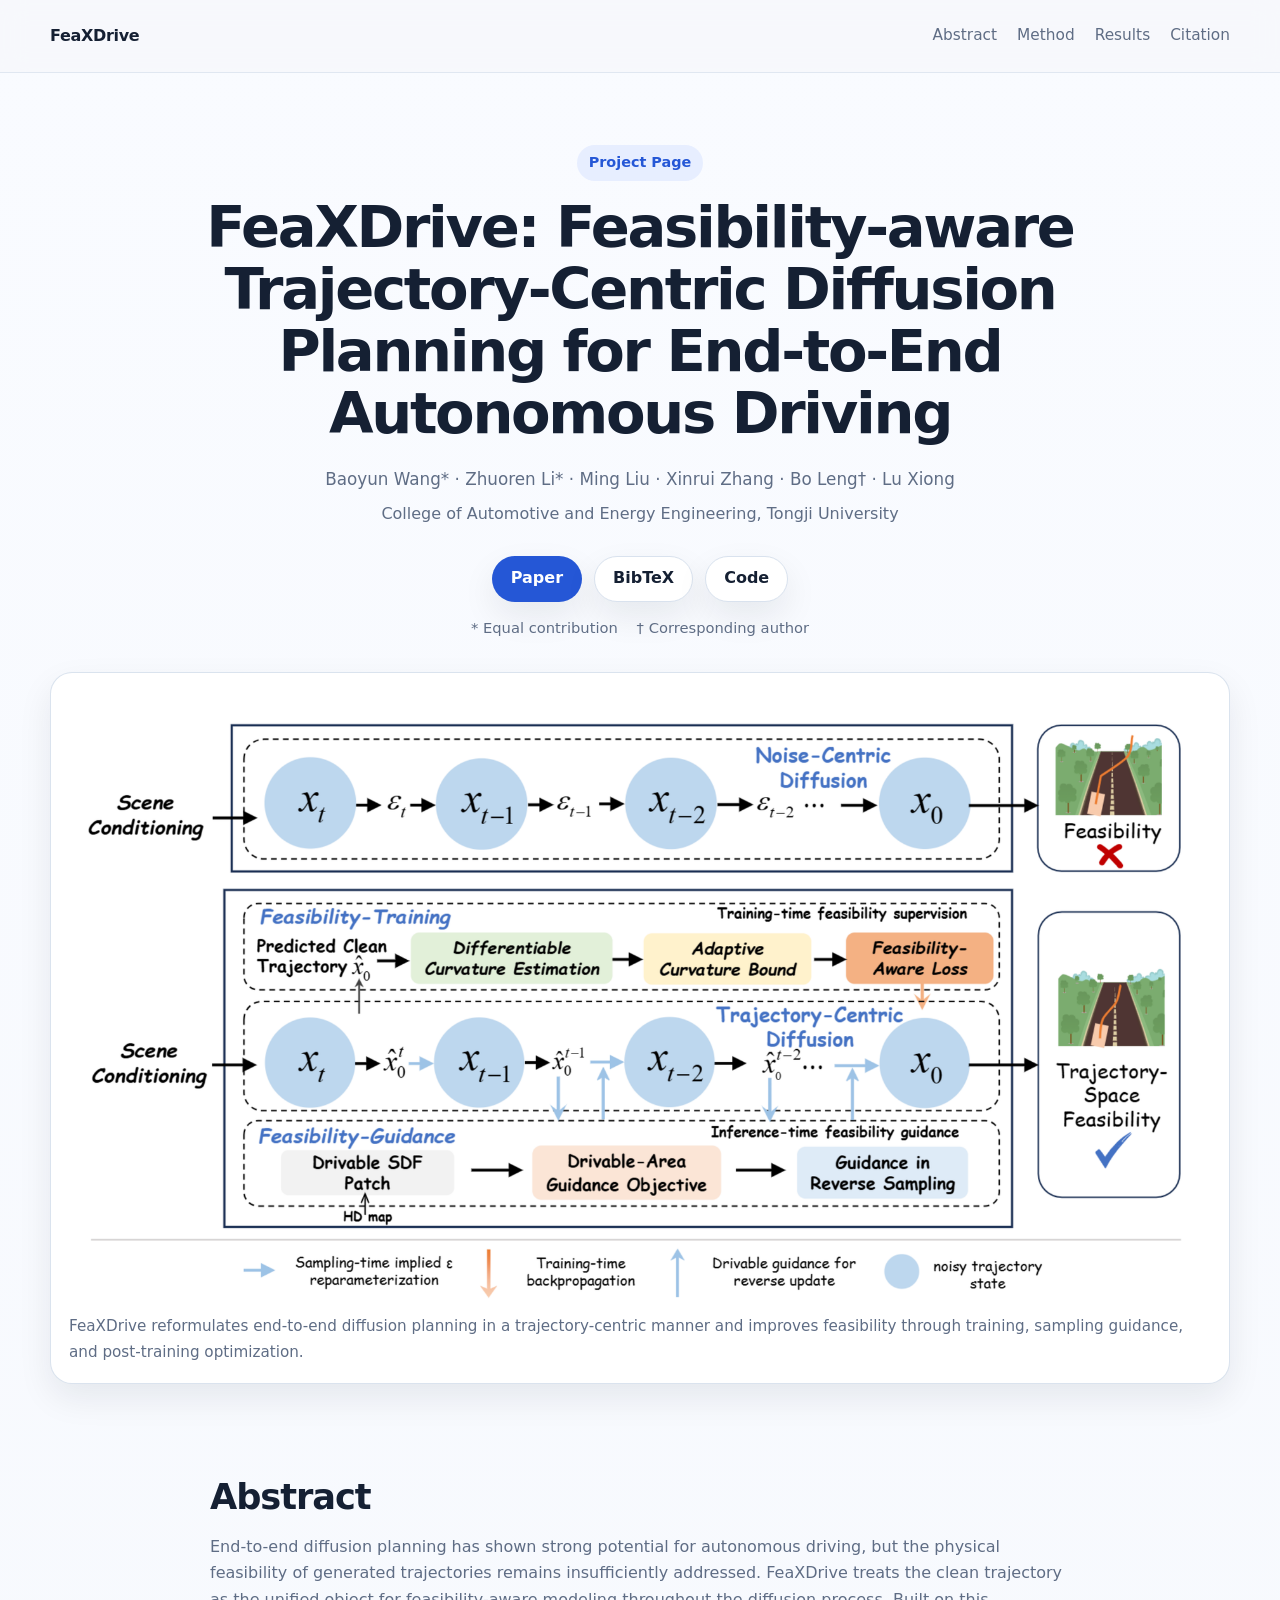
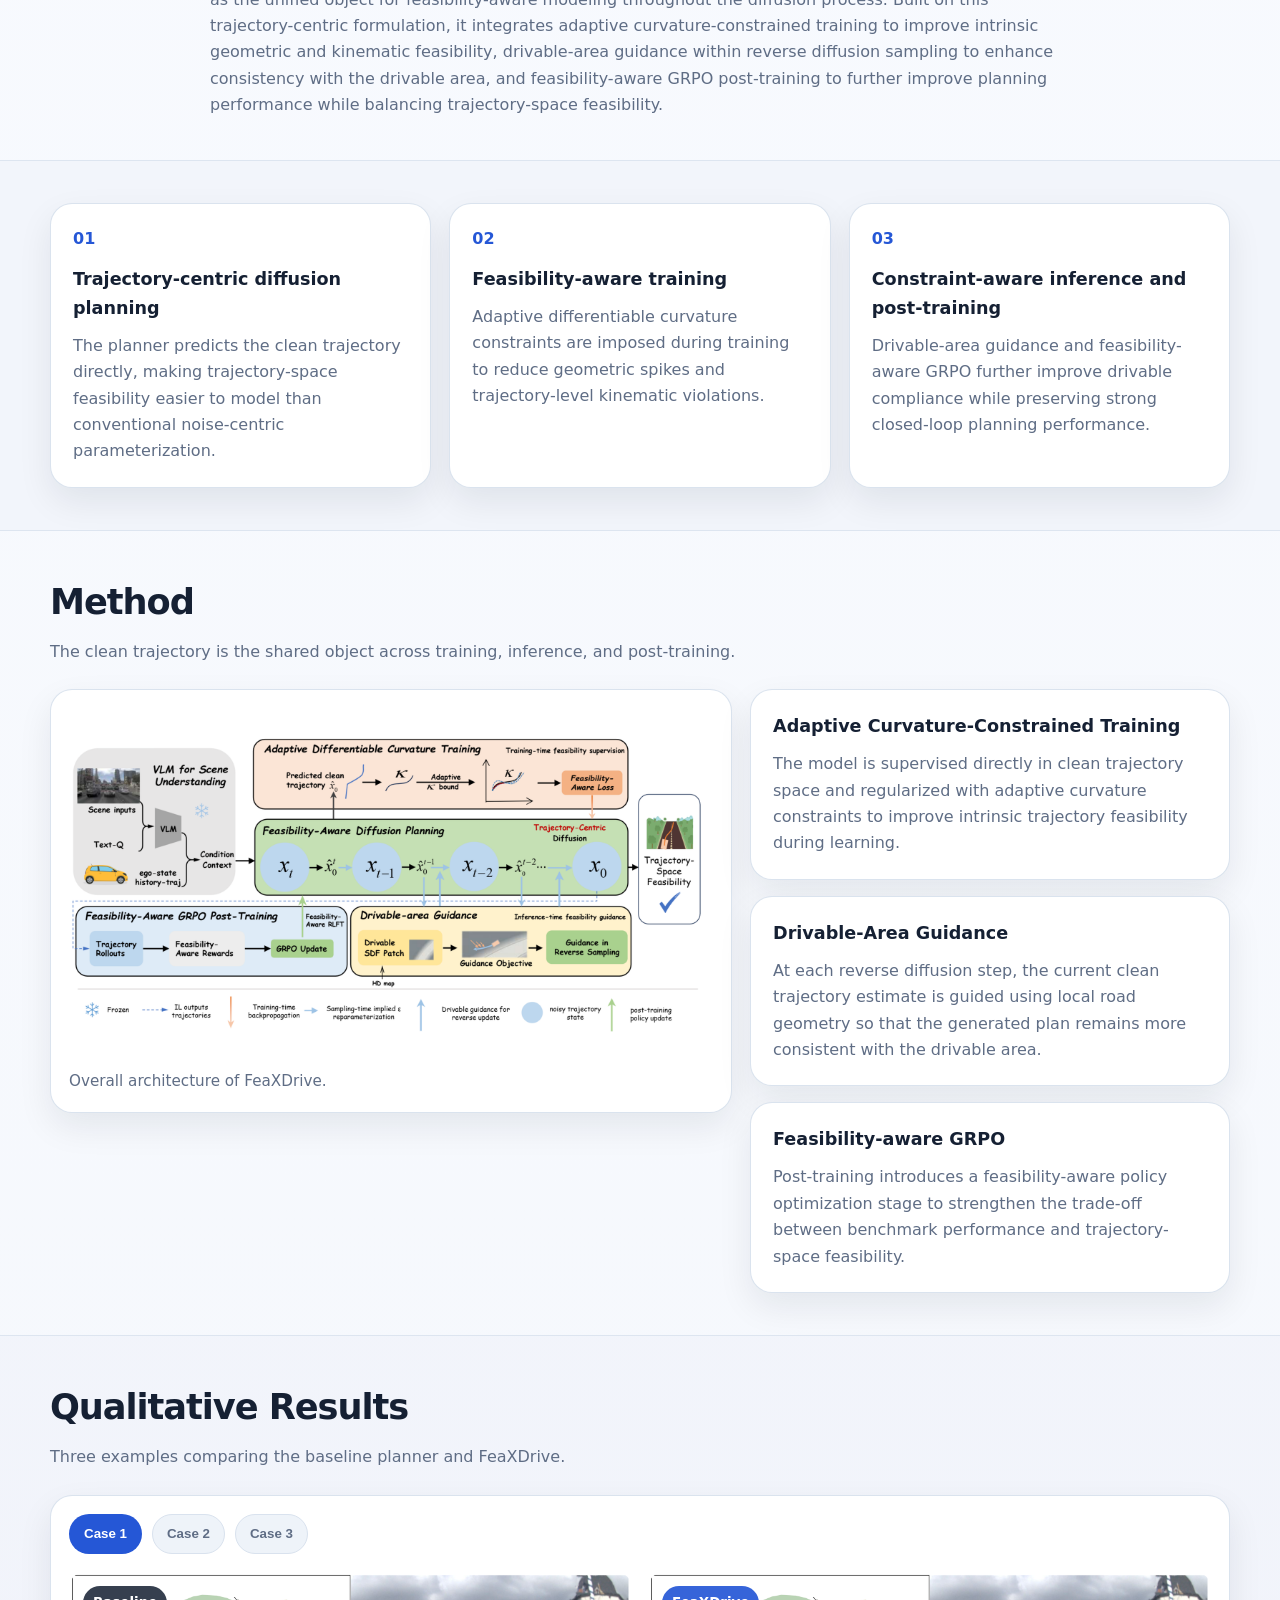
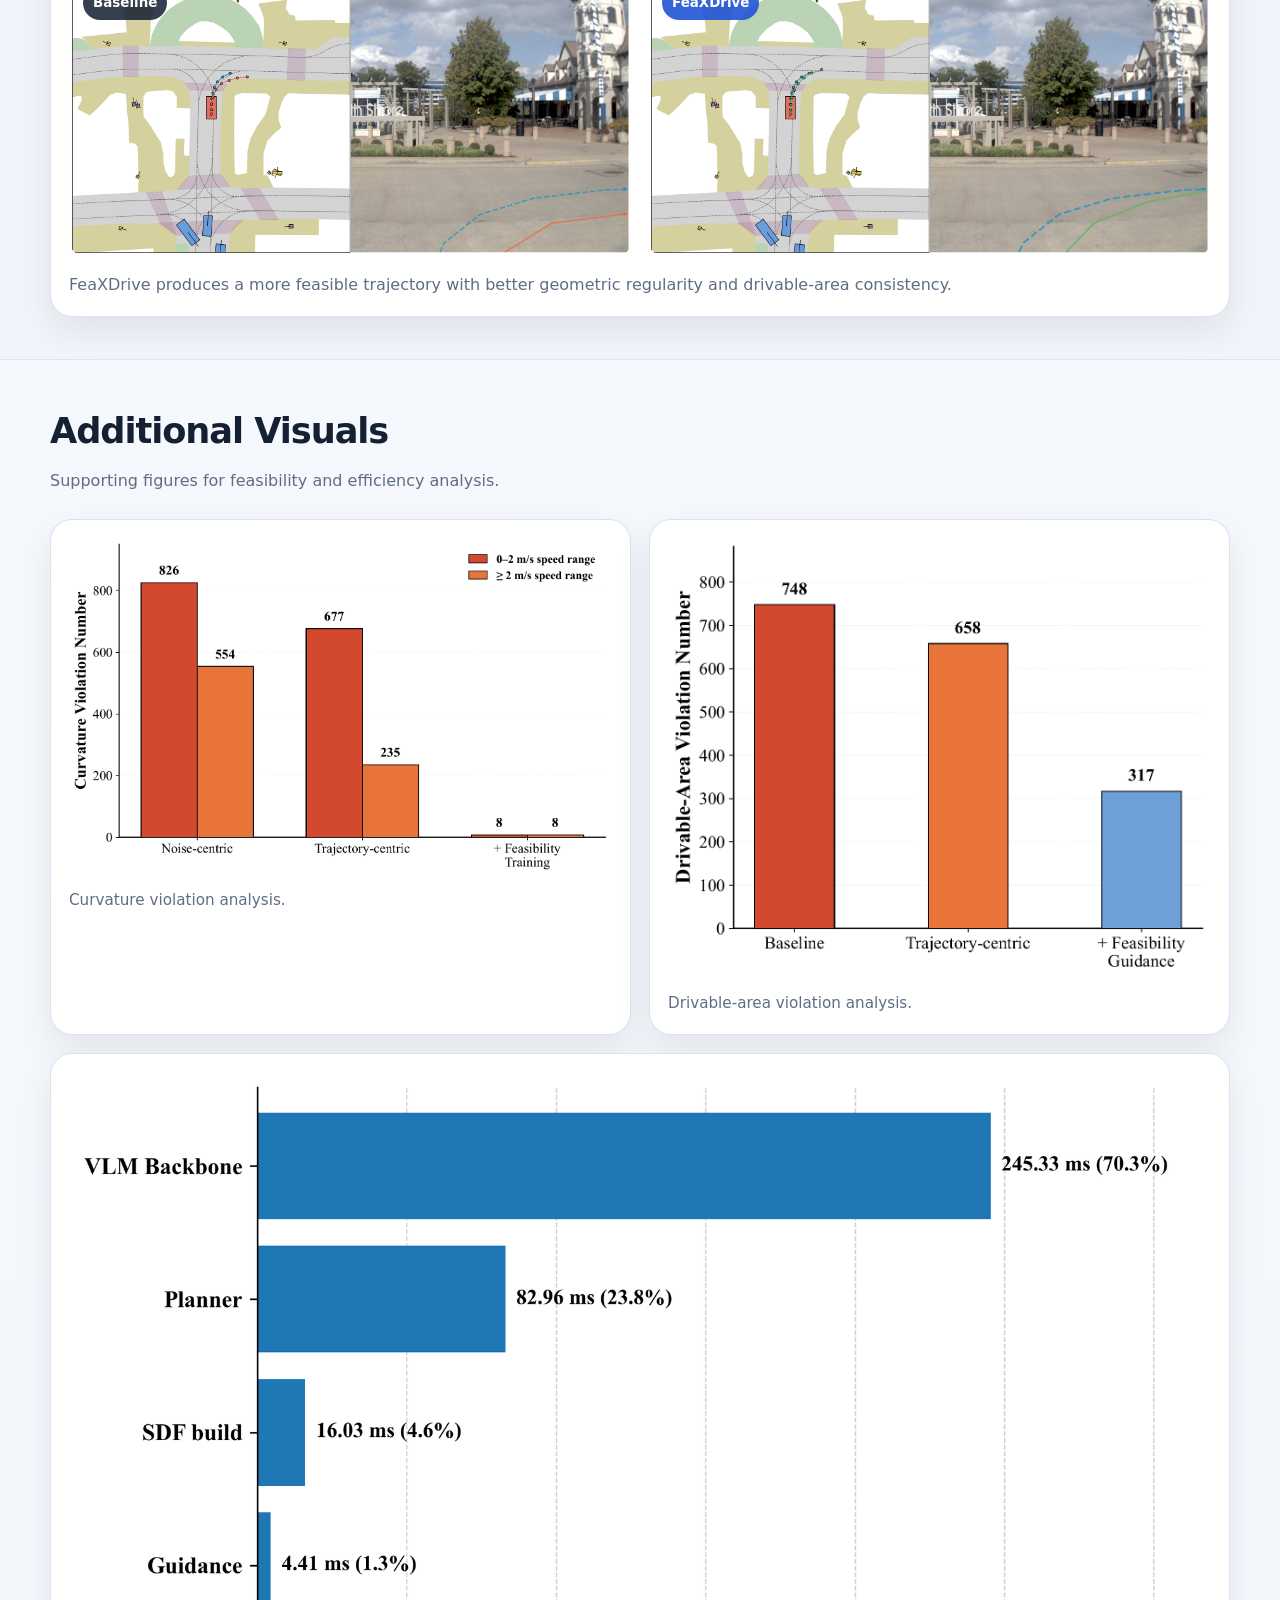
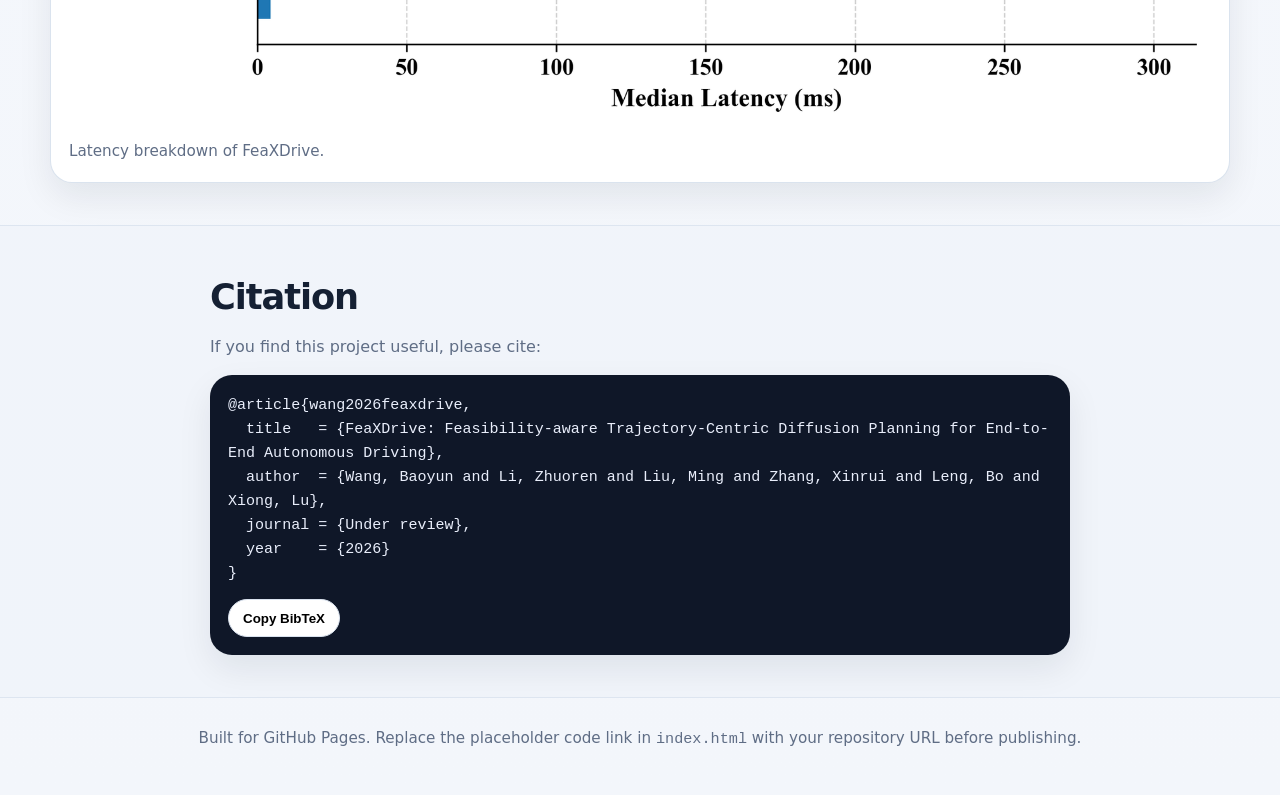
==== index.html @ 5c87816d "Add files via upload" ====
<!DOCTYPE html>
<html lang="en">
  <head>
    <meta charset="UTF-8" />
    <meta name="viewport" content="width=device-width, initial-scale=1.0" />
    <title>FeaXDrive | Project Page</title>
    <meta
      name="description"
      content="FeaXDrive: Feasibility-aware Trajectory-Centric Diffusion Planning for End-to-End Autonomous Driving"
    />
    <meta property="og:title" content="FeaXDrive" />
    <meta
      property="og:description"
      content="Project page for FeaXDrive: Feasibility-aware Trajectory-Centric Diffusion Planning for End-to-End Autonomous Driving."
    />
    <meta property="og:type" content="website" />
    <meta property="og:image" content="assets/images/overview.png" />
    <link rel="stylesheet" href="assets/css/style.css" />
  </head>
  <body>
    <header class="site-header">
      <div class="container nav-wrap">
        <a class="brand" href="#top">FeaXDrive</a>
        <nav class="nav">
          <a href="#abstract">Abstract</a>
          <a href="#method">Method</a>
          <a href="#results">Results</a>
          <a href="#citation">Citation</a>
        </nav>
      </div>
    </header>

    <main id="top">
      <section class="hero">
        <div class="container hero-inner">
          <p class="eyebrow">Project Page</p>
          <h1>
            FeaXDrive: Feasibility-aware Trajectory-Centric Diffusion Planning
            for End-to-End Autonomous Driving
          </h1>
          <p class="authors">
            Baoyun Wang* · Zhuoren Li* · Ming Liu · Xinrui Zhang · Bo Leng† · Lu Xiong
          </p>
          <p class="affiliation">College of Automotive and Energy Engineering, Tongji University</p>
          <div class="hero-actions">
            <a class="button primary" href="assets/pdf/FeaXDrive.pdf" target="_blank" rel="noreferrer">Paper</a>
            <a class="button" href="static/refs.bib" target="_blank" rel="noreferrer">BibTeX</a>
            <a class="button" href="https://github.com/yourname/feaxdrive" target="_blank" rel="noreferrer">Code</a>
          </div>
          <p class="note">* Equal contribution &nbsp;&nbsp; † Corresponding author</p>
        </div>
      </section>

      <section class="section section-tight">
        <div class="container">
          <figure class="hero-figure card">
            <img src="assets/images/overview.png" alt="Overview figure of FeaXDrive" />
            <figcaption>
              FeaXDrive reformulates end-to-end diffusion planning in a trajectory-centric manner and improves feasibility through training, sampling guidance, and post-training optimization.
            </figcaption>
          </figure>
        </div>
      </section>

      <section id="abstract" class="section">
        <div class="container narrow">
          <h2>Abstract</h2>
          <p>
            End-to-end diffusion planning has shown strong potential for autonomous driving, but the physical feasibility of generated trajectories remains insufficiently addressed. FeaXDrive treats the clean trajectory as the unified object for feasibility-aware modeling throughout the diffusion process. Built on this trajectory-centric formulation, it integrates adaptive curvature-constrained training to improve intrinsic geometric and kinematic feasibility, drivable-area guidance within reverse diffusion sampling to enhance consistency with the drivable area, and feasibility-aware GRPO post-training to further improve planning performance while balancing trajectory-space feasibility.
          </p>
        </div>
      </section>

      <section class="section alt">
        <div class="container">
          <div class="highlights-grid">
            <article class="card highlight-card">
              <span class="highlight-index">01</span>
              <h3>Trajectory-centric diffusion planning</h3>
              <p>
                The planner predicts the clean trajectory directly, making trajectory-space feasibility easier to model than conventional noise-centric parameterization.
              </p>
            </article>
            <article class="card highlight-card">
              <span class="highlight-index">02</span>
              <h3>Feasibility-aware training</h3>
              <p>
                Adaptive differentiable curvature constraints are imposed during training to reduce geometric spikes and trajectory-level kinematic violations.
              </p>
            </article>
            <article class="card highlight-card">
              <span class="highlight-index">03</span>
              <h3>Constraint-aware inference and post-training</h3>
              <p>
                Drivable-area guidance and feasibility-aware GRPO further improve drivable compliance while preserving strong closed-loop planning performance.
              </p>
            </article>
          </div>
        </div>
      </section>

      <section id="method" class="section">
        <div class="container">
          <div class="section-head">
            <h2>Method</h2>
            <p>The clean trajectory is the shared object across training, inference, and post-training.</p>
          </div>
          <div class="two-col">
            <figure class="card media-card">
              <img src="assets/images/architecture.png" alt="Architecture of FeaXDrive" />
              <figcaption>Overall architecture of FeaXDrive.</figcaption>
            </figure>
            <div class="stack">
              <article class="card detail-card">
                <h3>Adaptive Curvature-Constrained Training</h3>
                <p>
                  The model is supervised directly in clean trajectory space and regularized with adaptive curvature constraints to improve intrinsic trajectory feasibility during learning.
                </p>
              </article>
              <article class="card detail-card">
                <h3>Drivable-Area Guidance</h3>
                <p>
                  At each reverse diffusion step, the current clean trajectory estimate is guided using local road geometry so that the generated plan remains more consistent with the drivable area.
                </p>
              </article>
              <article class="card detail-card">
                <h3>Feasibility-aware GRPO</h3>
                <p>
                  Post-training introduces a feasibility-aware policy optimization stage to strengthen the trade-off between benchmark performance and trajectory-space feasibility.
                </p>
              </article>
            </div>
          </div>
        </div>
      </section>

      <section id="results" class="section alt">
        <div class="container">
          <div class="section-head">
            <h2>Qualitative Results</h2>
            <p>Three examples comparing the baseline planner and FeaXDrive.</p>
          </div>

          <div class="card comparison-card">
            <div class="comparison-tabs" role="tablist" aria-label="Case selection">
              <button class="tab is-active" data-case="1" aria-selected="true">Case 1</button>
              <button class="tab" data-case="2" aria-selected="false">Case 2</button>
              <button class="tab" data-case="3" aria-selected="false">Case 3</button>
            </div>

            <div class="comparison-grid">
              <figure class="comparison-panel">
                <div class="panel-label">Baseline</div>
                <img id="baseline-image" src="assets/images/case1_baseline.png" alt="Baseline result" />
              </figure>
              <figure class="comparison-panel">
                <div class="panel-label success">FeaXDrive</div>
                <img id="feaxdrive-image" src="assets/images/case1_feaxdrive.png" alt="FeaXDrive result" />
              </figure>
            </div>
            <p id="case-caption" class="caption">
              FeaXDrive produces a more feasible trajectory with better geometric regularity and drivable-area consistency.
            </p>
          </div>
        </div>
      </section>

      <section class="section">
        <div class="container">
          <div class="section-head">
            <h2>Additional Visuals</h2>
            <p>Supporting figures for feasibility and efficiency analysis.</p>
          </div>

          <div class="gallery-grid">
            <figure class="card gallery-item">
              <img src="assets/images/curvature_violation.png" alt="Curvature violation visualization" />
              <figcaption>Curvature violation analysis.</figcaption>
            </figure>
            <figure class="card gallery-item">
              <img src="assets/images/drivable_area_violation.png" alt="Drivable area violation visualization" />
              <figcaption>Drivable-area violation analysis.</figcaption>
            </figure>
            <figure class="card gallery-item gallery-wide">
              <img src="assets/images/feaxdrive_latency_breakdown.png" alt="Latency breakdown" />
              <figcaption>Latency breakdown of FeaXDrive.</figcaption>
            </figure>
          </div>
        </div>
      </section>

      <section id="citation" class="section alt">
        <div class="container narrow">
          <h2>Citation</h2>
          <p>If you find this project useful, please cite:</p>
          <div class="code-block">
            <pre id="bibtex-block">@article{wang2026feaxdrive,
  title   = {FeaXDrive: Feasibility-aware Trajectory-Centric Diffusion Planning for End-to-End Autonomous Driving},
  author  = {Wang, Baoyun and Li, Zhuoren and Liu, Ming and Zhang, Xinrui and Leng, Bo and Xiong, Lu},
  journal = {Under review},
  year    = {2026}
}</pre>
            <button id="copy-bibtex" class="button small">Copy BibTeX</button>
          </div>
        </div>
      </section>
    </main>

    <footer class="site-footer">
      <div class="container footer-inner">
        <p>Built for GitHub Pages. Replace the placeholder code link in <code>index.html</code> with your repository URL before publishing.</p>
      </div>
    </footer>

    <script src="assets/js/main.js"></script>
  </body>
</html>
---- assets/css/style.css ----
:root {
  --bg: #f6f8fb;
  --surface: #ffffff;
  --surface-alt: #eef3f9;
  --text: #152033;
  --muted: #5f6d85;
  --line: #d9e2ee;
  --accent: #2557d6;
  --accent-soft: #e7eeff;
  --shadow: 0 14px 34px rgba(16, 24, 40, 0.08);
  --radius: 22px;
  --radius-sm: 14px;
  --container: 1180px;
}

* { box-sizing: border-box; }
html { scroll-behavior: smooth; }
body {
  margin: 0;
  font-family: Inter, ui-sans-serif, system-ui, -apple-system, BlinkMacSystemFont, "Segoe UI", sans-serif;
  color: var(--text);
  background: linear-gradient(180deg, #f9fbff 0%, #f3f6fb 100%);
  line-height: 1.65;
}
img { display: block; width: 100%; height: auto; border-radius: 16px; }
a { color: inherit; text-decoration: none; }
p { margin: 0; }
figure { margin: 0; }
code, pre { font-family: ui-monospace, SFMono-Regular, Menlo, Consolas, monospace; }

.container {
  width: min(calc(100% - 32px), var(--container));
  margin: 0 auto;
}
.narrow { width: min(calc(100% - 32px), 860px); }

.site-header {
  position: sticky;
  top: 0;
  z-index: 20;
  backdrop-filter: blur(12px);
  background: rgba(246, 248, 251, 0.78);
  border-bottom: 1px solid rgba(217, 226, 238, 0.75);
}

.nav-wrap {
  display: flex;
  align-items: center;
  justify-content: space-between;
  min-height: 72px;
  gap: 24px;
}

.brand {
  font-weight: 800;
  letter-spacing: -0.02em;
}

.nav {
  display: flex;
  gap: 20px;
  color: var(--muted);
  font-size: 0.96rem;
}

.nav a:hover { color: var(--text); }

.hero {
  padding: 72px 0 24px;
}

.hero-inner {
  text-align: center;
}

.eyebrow {
  display: inline-flex;
  align-items: center;
  justify-content: center;
  padding: 6px 12px;
  border-radius: 999px;
  background: var(--accent-soft);
  color: var(--accent);
  font-weight: 700;
  font-size: 0.9rem;
  margin-bottom: 16px;
}

h1 {
  margin: 0 auto;
  max-width: 1000px;
  font-size: clamp(2rem, 5vw, 3.6rem);
  line-height: 1.08;
  letter-spacing: -0.04em;
}

.authors,
.affiliation,
.note {
  color: var(--muted);
}

.authors {
  margin-top: 20px;
  font-size: 1.05rem;
}

.affiliation {
  margin-top: 8px;
}

.note {
  margin-top: 14px;
  font-size: 0.92rem;
}

.hero-actions {
  margin-top: 28px;
  display: flex;
  justify-content: center;
  gap: 12px;
  flex-wrap: wrap;
}

.button {
  display: inline-flex;
  align-items: center;
  justify-content: center;
  min-height: 46px;
  padding: 0 18px;
  border-radius: 999px;
  border: 1px solid var(--line);
  background: #fff;
  box-shadow: var(--shadow);
  font-weight: 700;
  transition: transform 0.2s ease, border-color 0.2s ease, color 0.2s ease;
}

.button:hover {
  transform: translateY(-1px);
  border-color: #b8c7df;
}

.button.primary {
  background: var(--accent);
  color: white;
  border-color: transparent;
}

.button.small {
  min-height: 38px;
  padding: 0 14px;
  box-shadow: none;
}

.section {
  padding: 42px 0;
}

.section-tight {
  padding-top: 8px;
}

.alt {
  background: rgba(238, 243, 249, 0.55);
  border-top: 1px solid rgba(217, 226, 238, 0.8);
  border-bottom: 1px solid rgba(217, 226, 238, 0.8);
}

.section-head {
  margin-bottom: 24px;
}

.section-head h2,
#abstract h2,
#citation h2 {
  margin: 0 0 8px;
  font-size: clamp(1.6rem, 3vw, 2.2rem);
  letter-spacing: -0.03em;
}

.section-head p,
#abstract p,
#citation p,
figcaption,
.caption {
  color: var(--muted);
}

.card {
  background: var(--surface);
  border: 1px solid rgba(217, 226, 238, 0.95);
  border-radius: var(--radius);
  box-shadow: var(--shadow);
}

.hero-figure,
.media-card,
.gallery-item,
.comparison-card {
  padding: 18px;
}

.hero-figure figcaption,
.media-card figcaption,
.gallery-item figcaption {
  margin-top: 12px;
  font-size: 0.95rem;
}

.highlights-grid {
  display: grid;
  grid-template-columns: repeat(3, minmax(0, 1fr));
  gap: 18px;
}

.highlight-card,
.detail-card {
  padding: 22px;
}

.highlight-index {
  display: inline-flex;
  font-weight: 800;
  color: var(--accent);
  margin-bottom: 12px;
}

.highlight-card h3,
.detail-card h3 {
  margin: 0 0 10px;
  font-size: 1.1rem;
}

.highlight-card p,
.detail-card p {
  color: var(--muted);
}

.two-col {
  display: grid;
  grid-template-columns: minmax(0, 1.35fr) minmax(0, 0.95fr);
  gap: 18px;
  align-items: start;
}

.stack {
  display: grid;
  gap: 16px;
}

.comparison-tabs {
  display: flex;
  gap: 10px;
  flex-wrap: wrap;
  margin-bottom: 18px;
}

.tab {
  border: 1px solid var(--line);
  background: var(--surface-alt);
  color: var(--muted);
  border-radius: 999px;
  min-height: 40px;
  padding: 0 14px;
  cursor: pointer;
  font-weight: 700;
}

.tab.is-active {
  background: var(--accent);
  border-color: transparent;
  color: white;
}

.comparison-grid {
  display: grid;
  grid-template-columns: repeat(2, minmax(0, 1fr));
  gap: 16px;
}

.comparison-panel {
  position: relative;
}

.panel-label {
  position: absolute;
  top: 14px;
  left: 14px;
  z-index: 1;
  padding: 6px 10px;
  border-radius: 999px;
  background: rgba(21, 32, 51, 0.86);
  color: white;
  font-size: 0.84rem;
  font-weight: 800;
}

.panel-label.success {
  background: rgba(37, 87, 214, 0.92);
}

.caption {
  margin-top: 16px;
}

.gallery-grid {
  display: grid;
  grid-template-columns: repeat(2, minmax(0, 1fr));
  gap: 18px;
}

.gallery-wide {
  grid-column: 1 / -1;
}

.code-block {
  margin-top: 14px;
  padding: 18px;
  background: #0f1728;
  color: #e9eefb;
  border-radius: var(--radius);
  box-shadow: var(--shadow);
}

.code-block pre {
  margin: 0 0 14px;
  white-space: pre-wrap;
  word-break: break-word;
  font-size: 0.94rem;
  line-height: 1.6;
}

.site-footer {
  padding: 28px 0 44px;
}

.footer-inner {
  color: var(--muted);
  font-size: 0.95rem;
  text-align: center;
}

@media (max-width: 960px) {
  .highlights-grid,
  .two-col,
  .comparison-grid,
  .gallery-grid {
    grid-template-columns: 1fr;
  }

  .nav {
    display: none;
  }
}

@media (max-width: 640px) {
  .hero {
    padding-top: 48px;
  }

  .section {
    padding: 32px 0;
  }

  .hero-figure,
  .media-card,
  .gallery-item,
  .comparison-card,
  .highlight-card,
  .detail-card,
  .code-block {
    padding: 14px;
  }
}
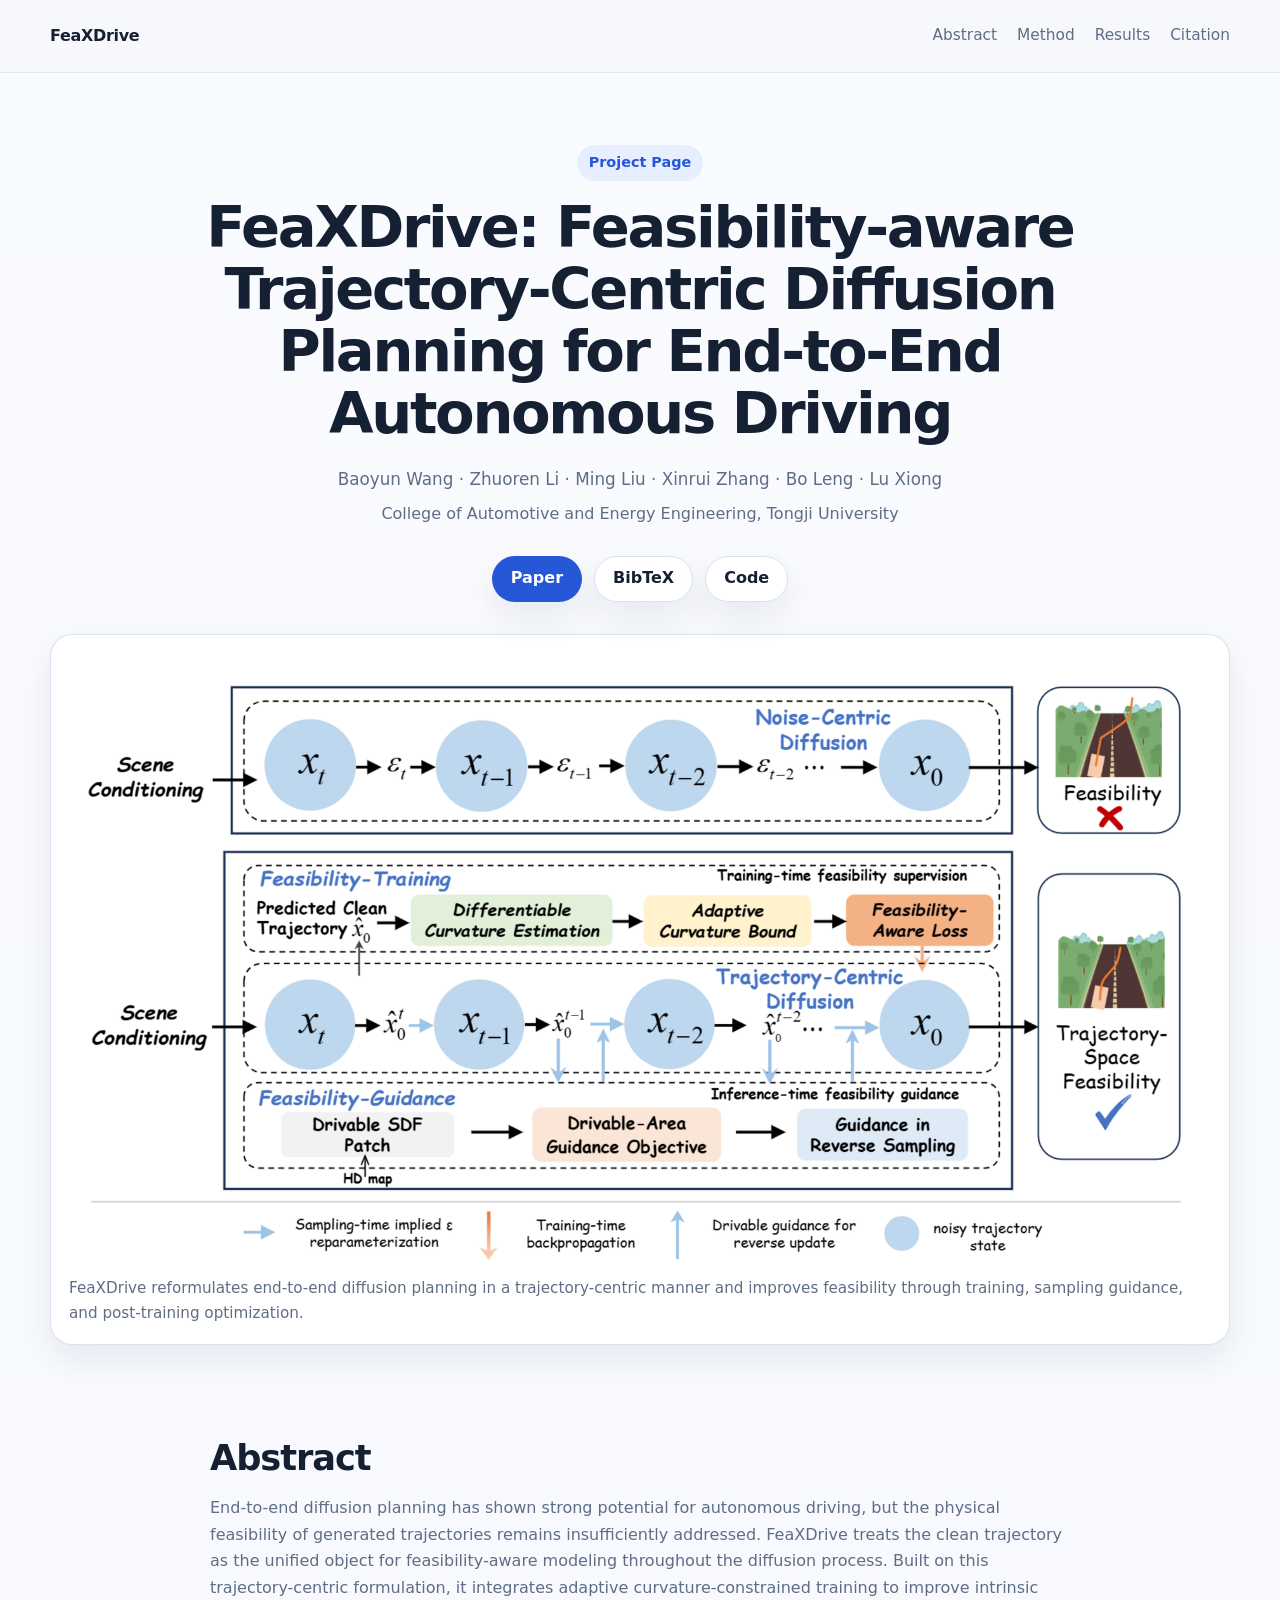
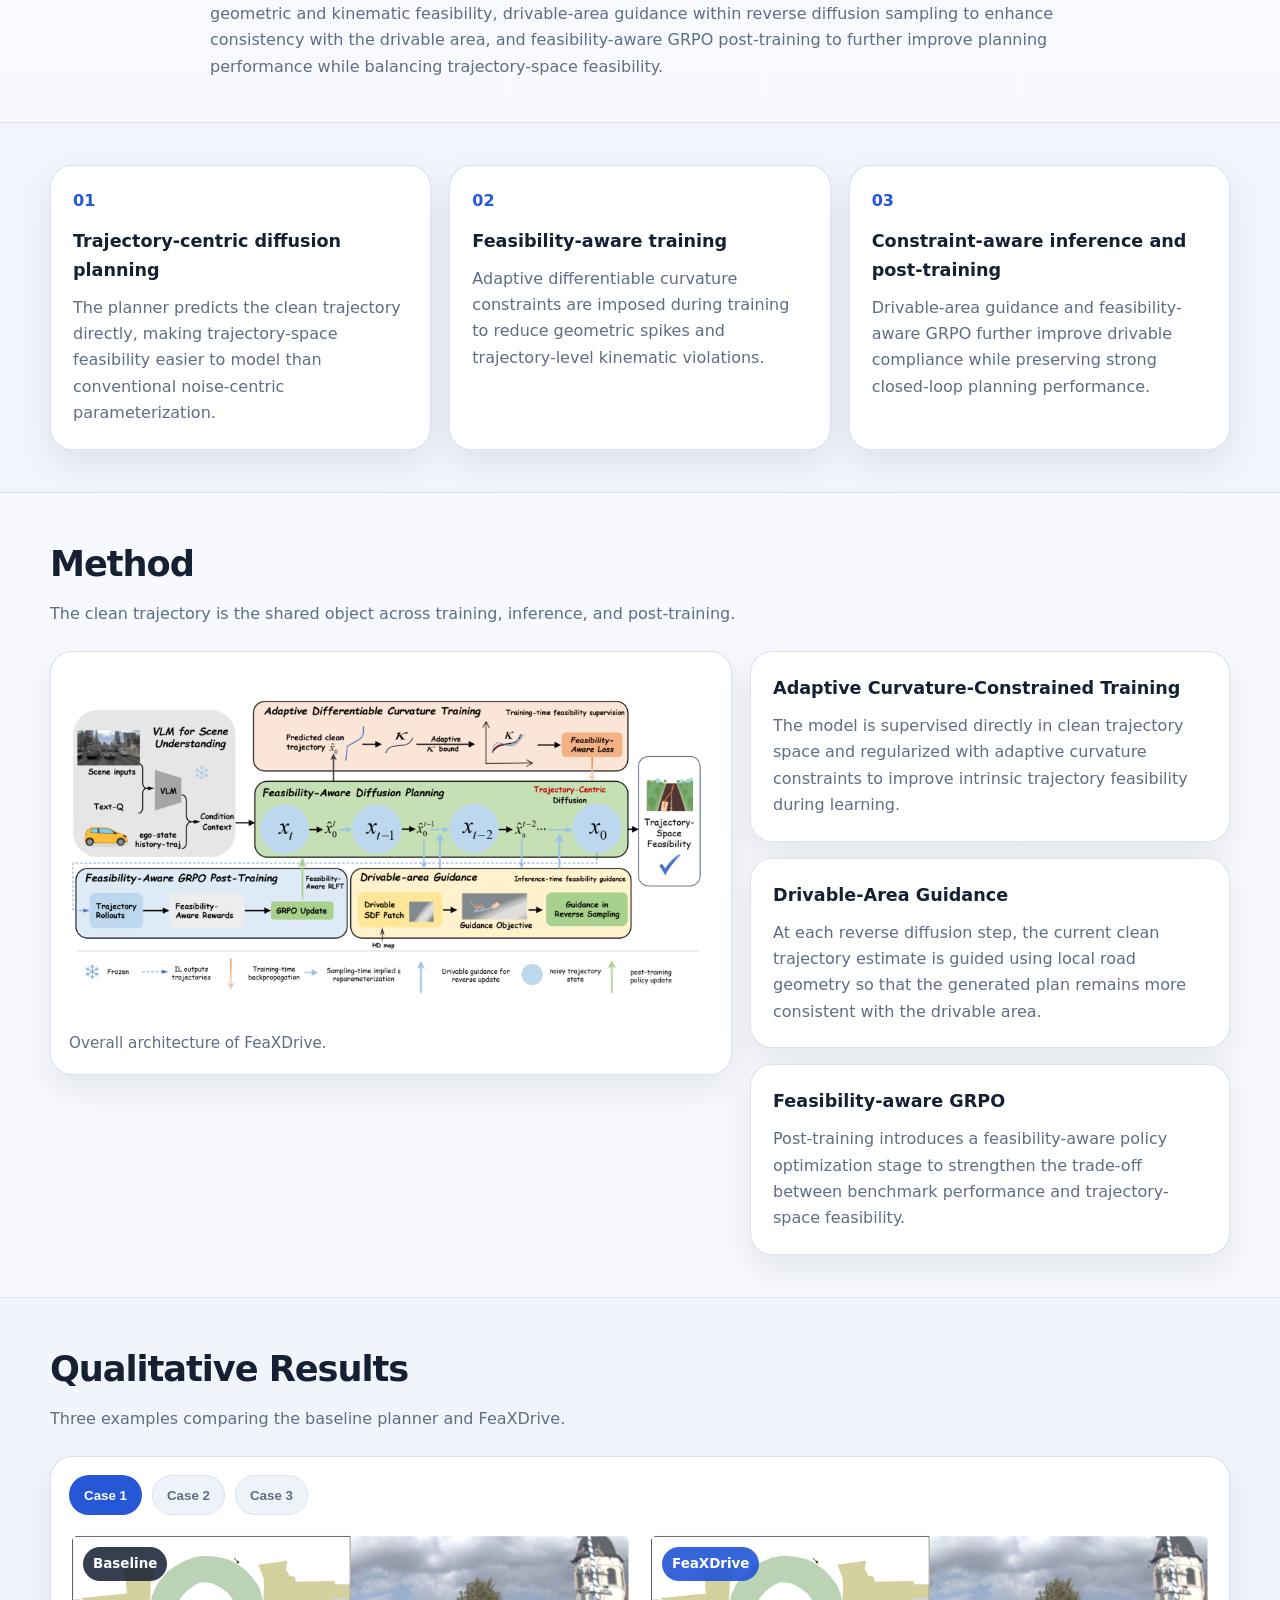
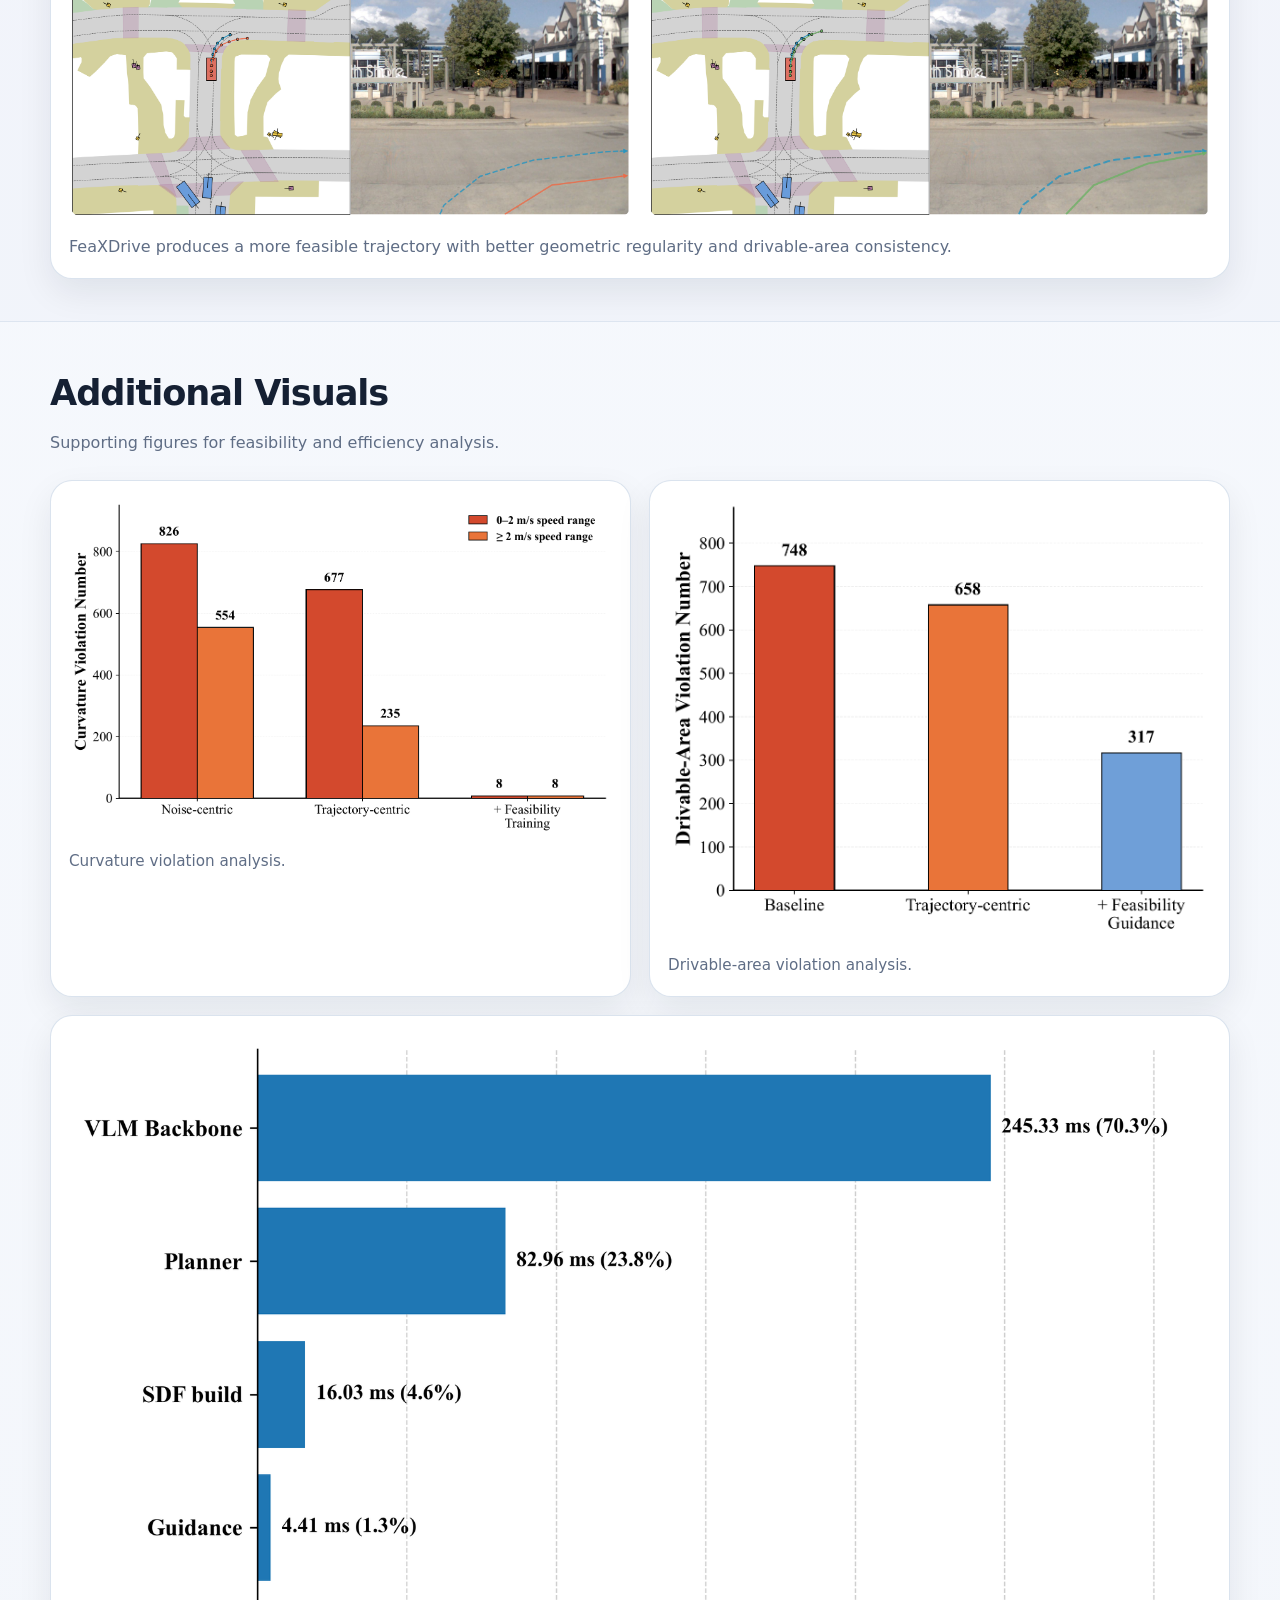
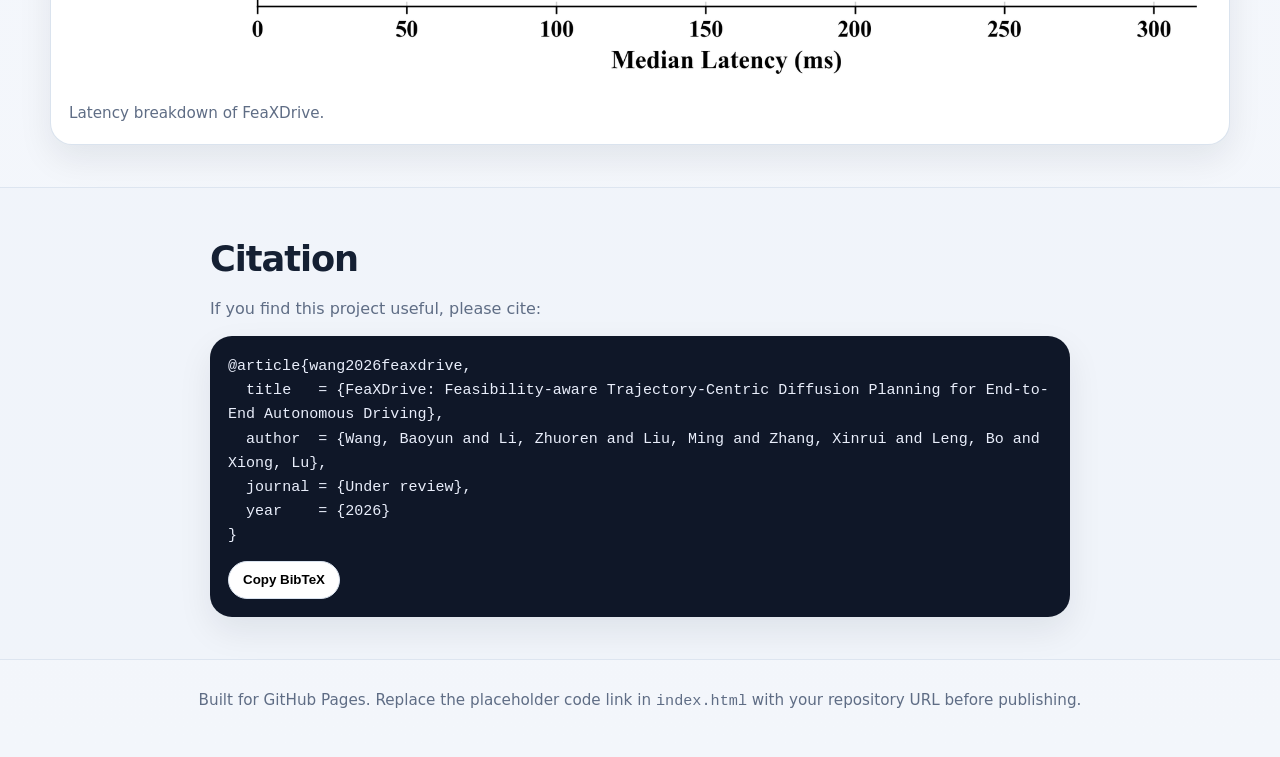
==== commit cf8a9989: "Update index.html" ====
--- a/index.html
+++ b/index.html
@@ -39,15 +39,14 @@
             for End-to-End Autonomous Driving
           </h1>
           <p class="authors">
-            Baoyun Wang* · Zhuoren Li* · Ming Liu · Xinrui Zhang · Bo Leng† · Lu Xiong
+            Baoyun Wang · Zhuoren Li · Ming Liu · Xinrui Zhang · Bo Leng · Lu Xiong
           </p>
           <p class="affiliation">College of Automotive and Energy Engineering, Tongji University</p>
           <div class="hero-actions">
             <a class="button primary" href="assets/pdf/FeaXDrive.pdf" target="_blank" rel="noreferrer">Paper</a>
             <a class="button" href="static/refs.bib" target="_blank" rel="noreferrer">BibTeX</a>
-            <a class="button" href="https://github.com/yourname/feaxdrive" target="_blank" rel="noreferrer">Code</a>
-          </div>
-          <p class="note">* Equal contribution &nbsp;&nbsp; † Corresponding author</p>
+            <a class="button" href="https://github.com/Wangby-tongji/FeaXDrive-Page" target="_blank" rel="noreferrer">Code</a>
+          </div>
         </div>
       </section>
 
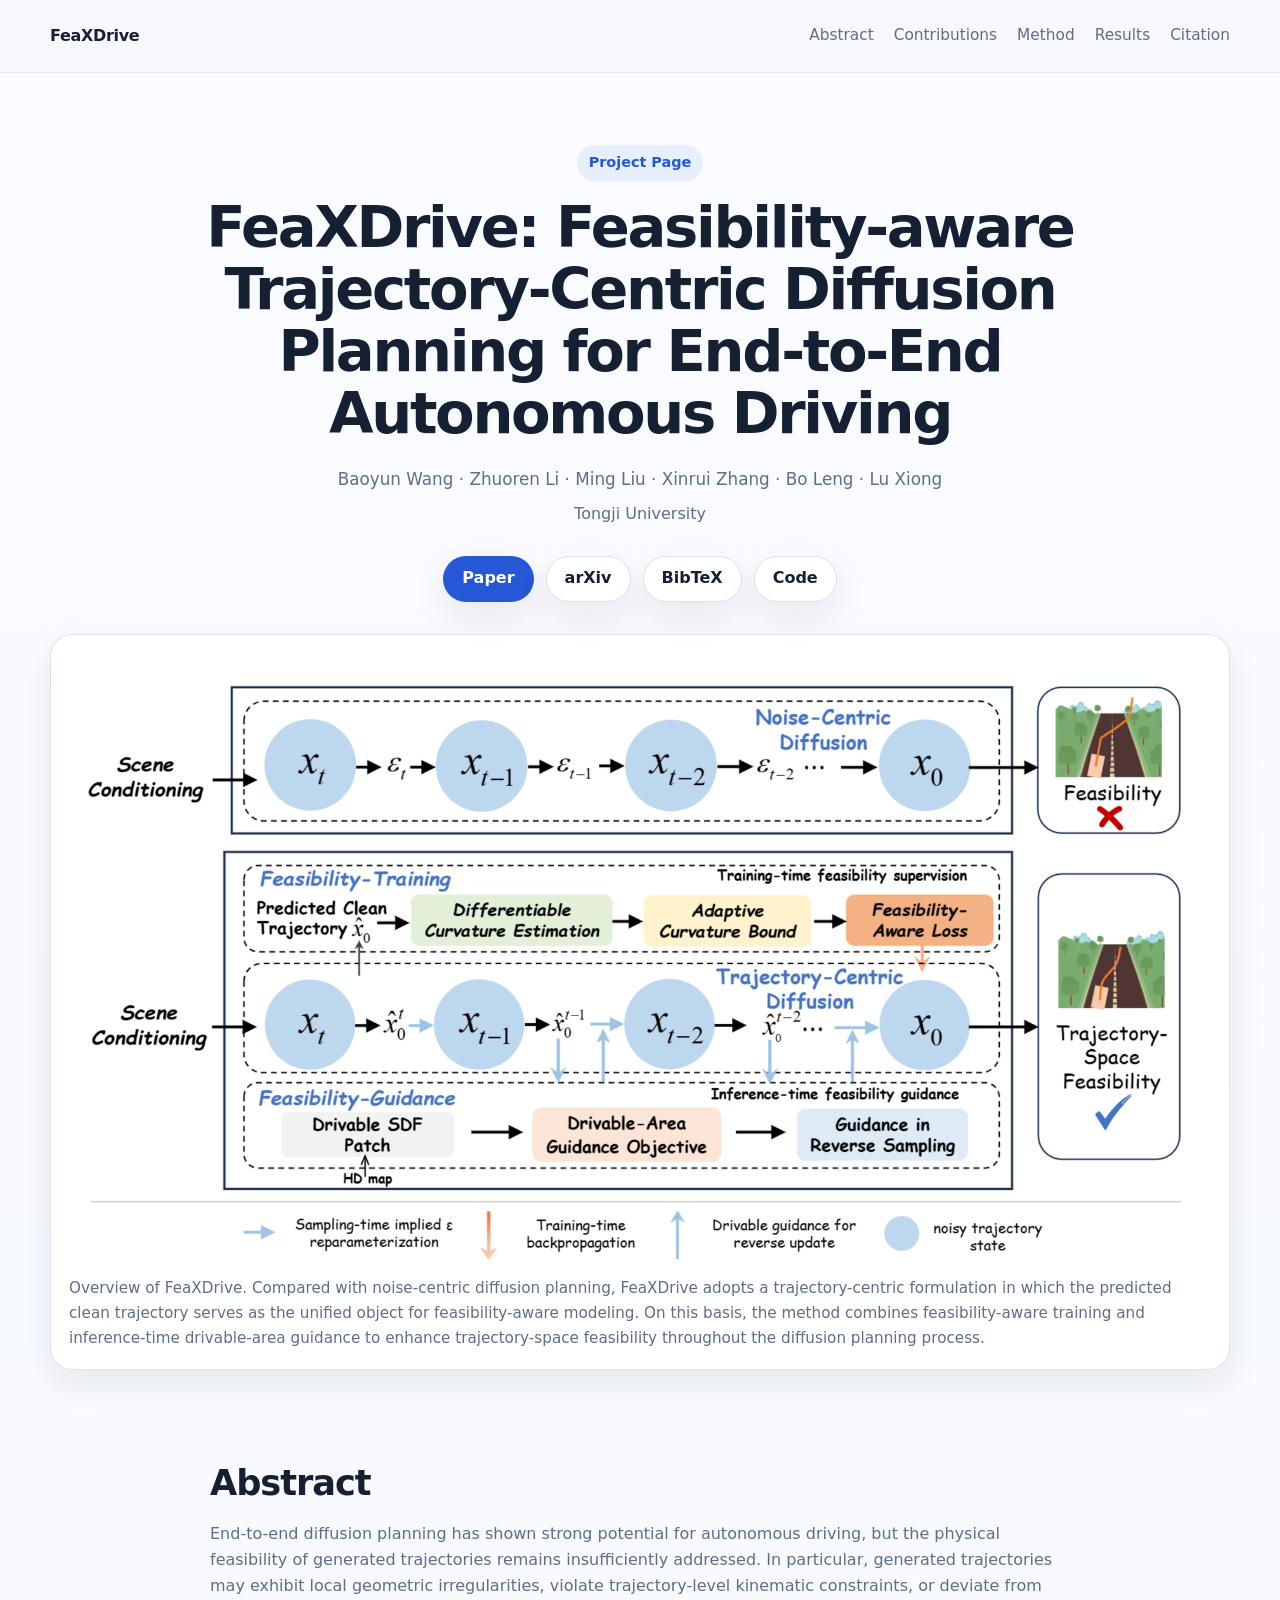
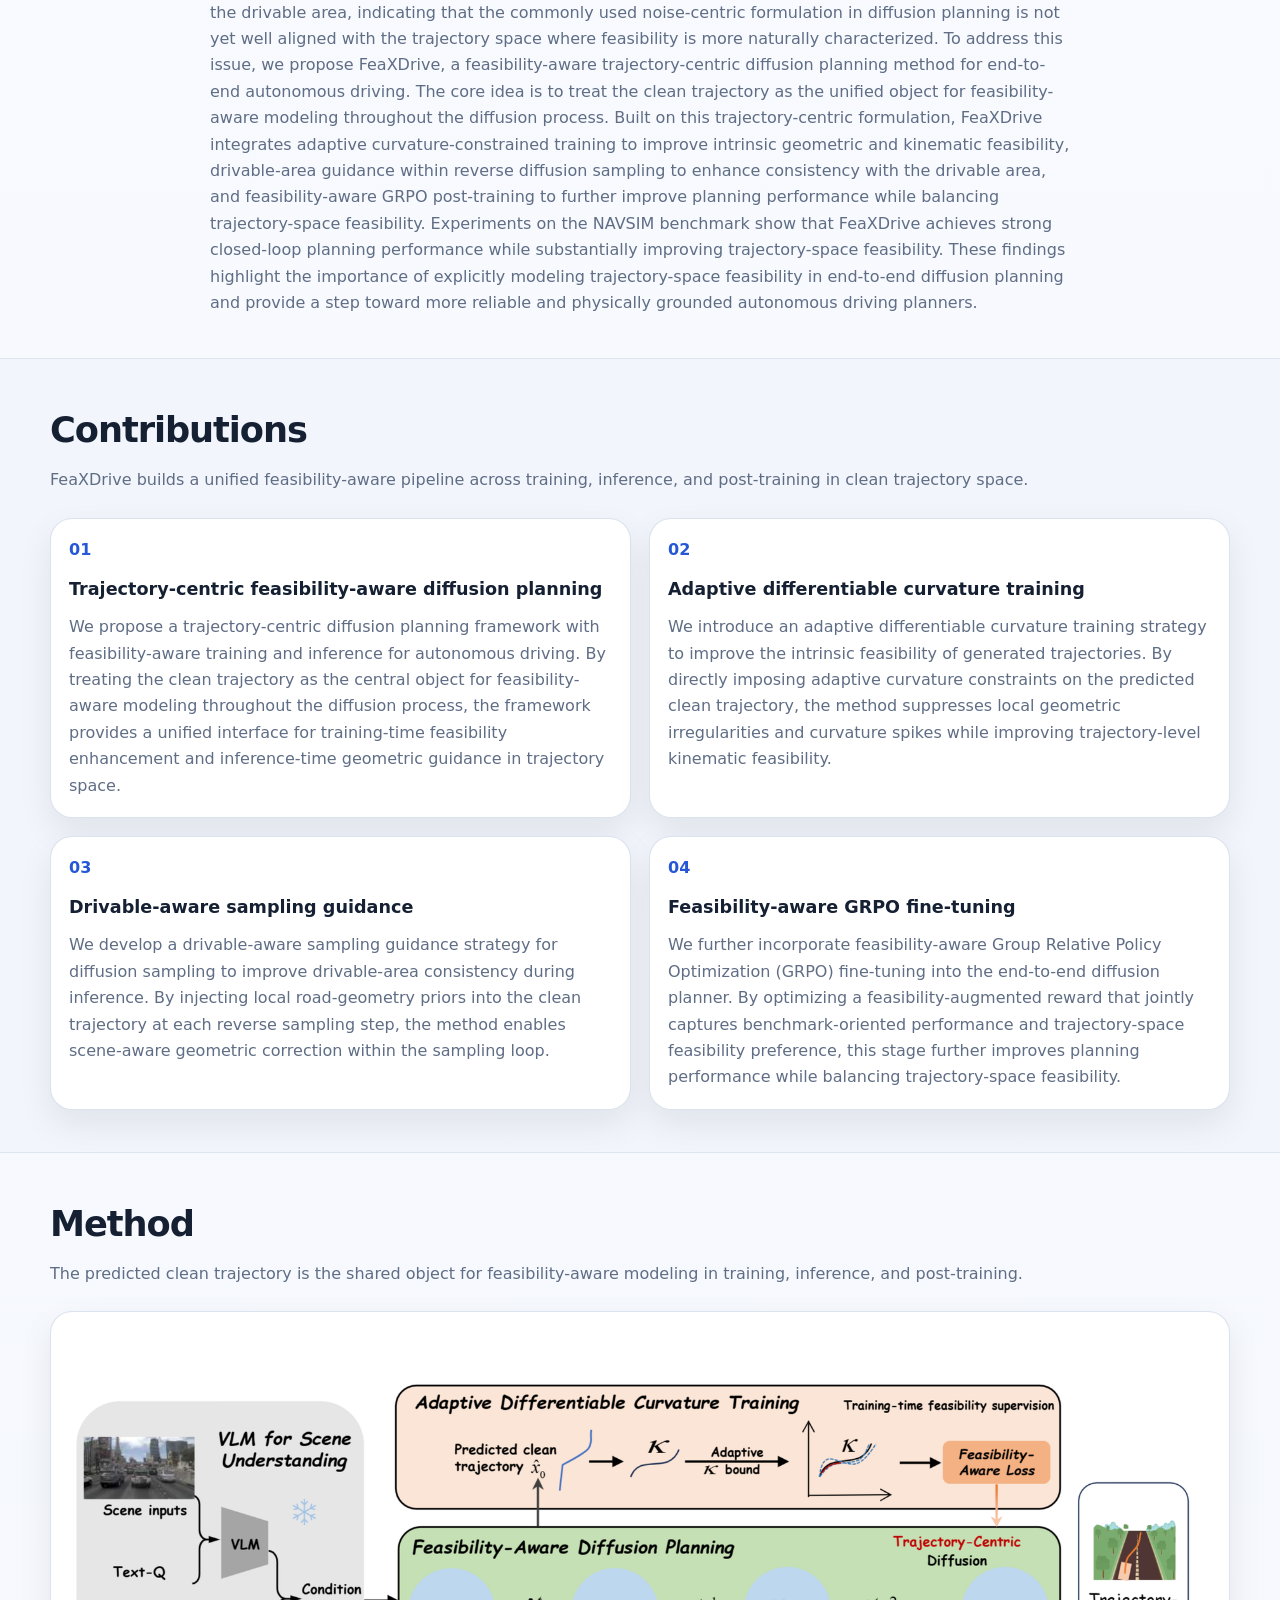
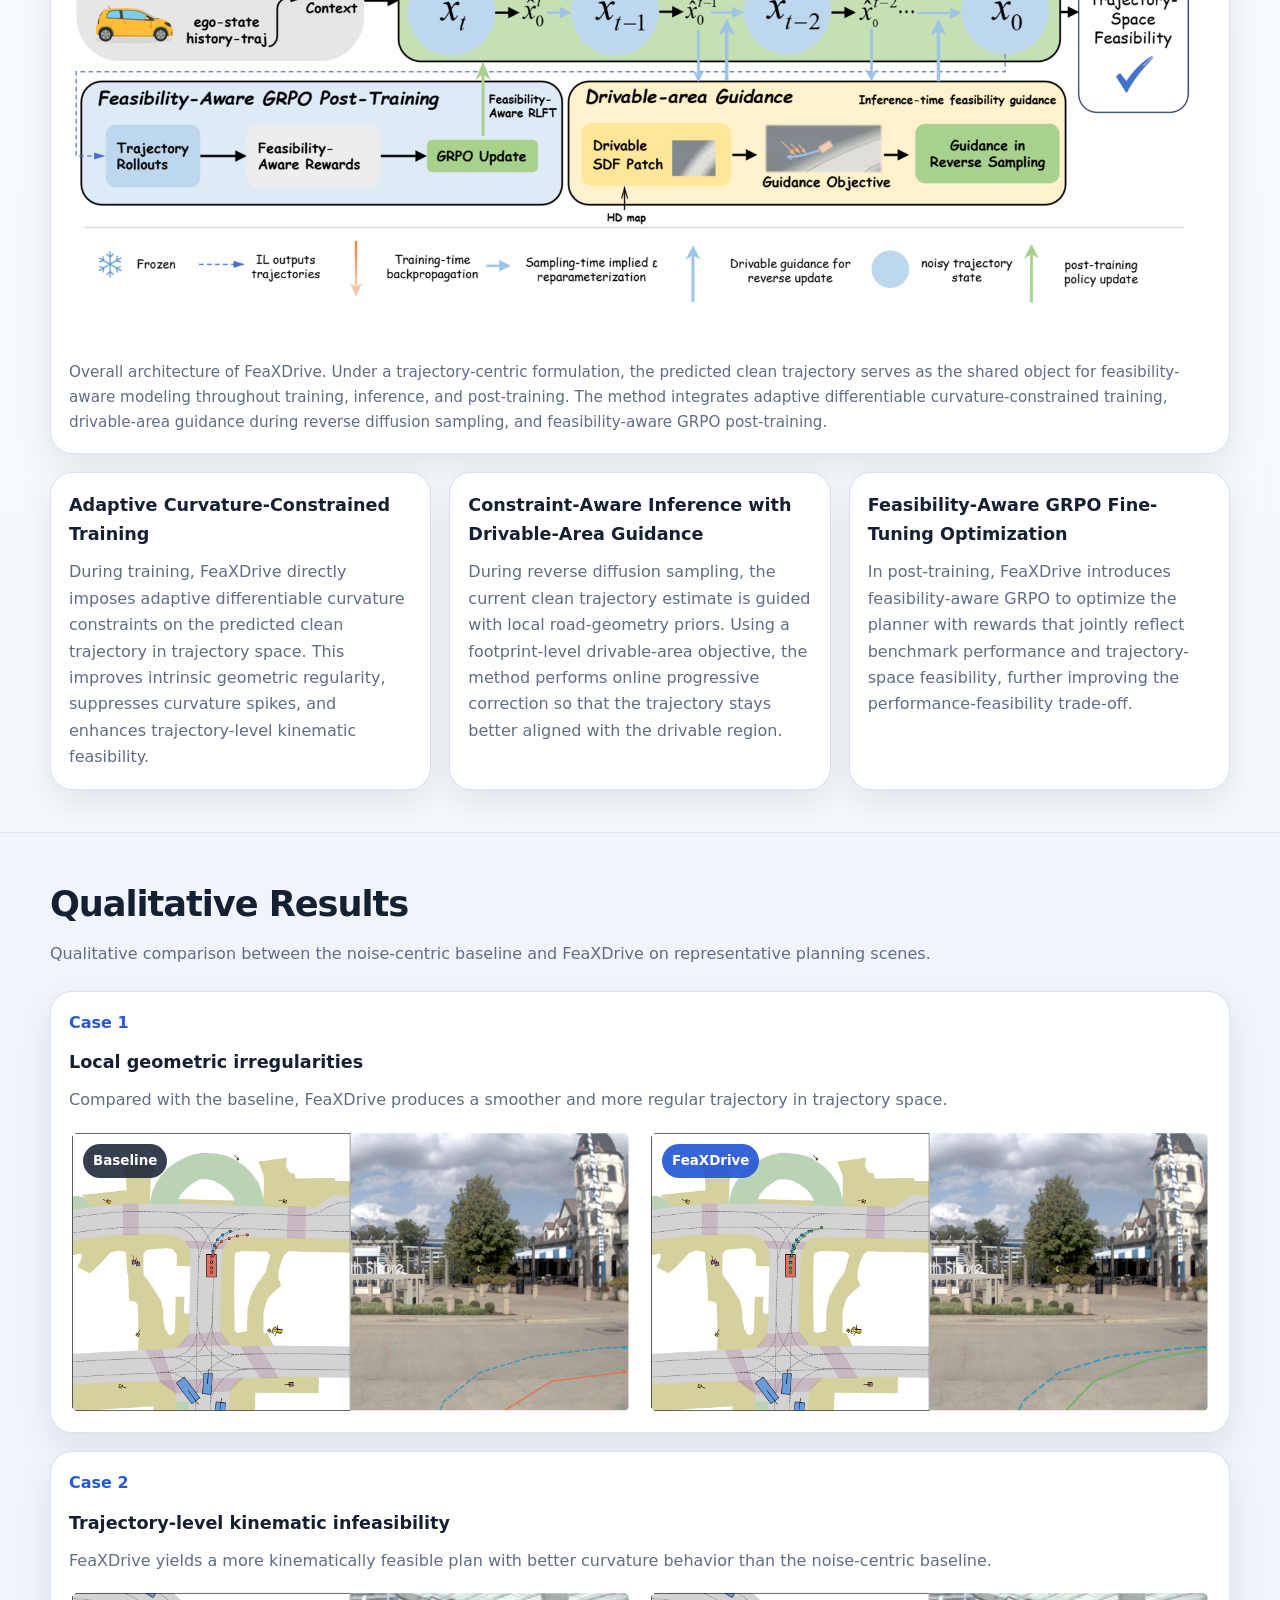
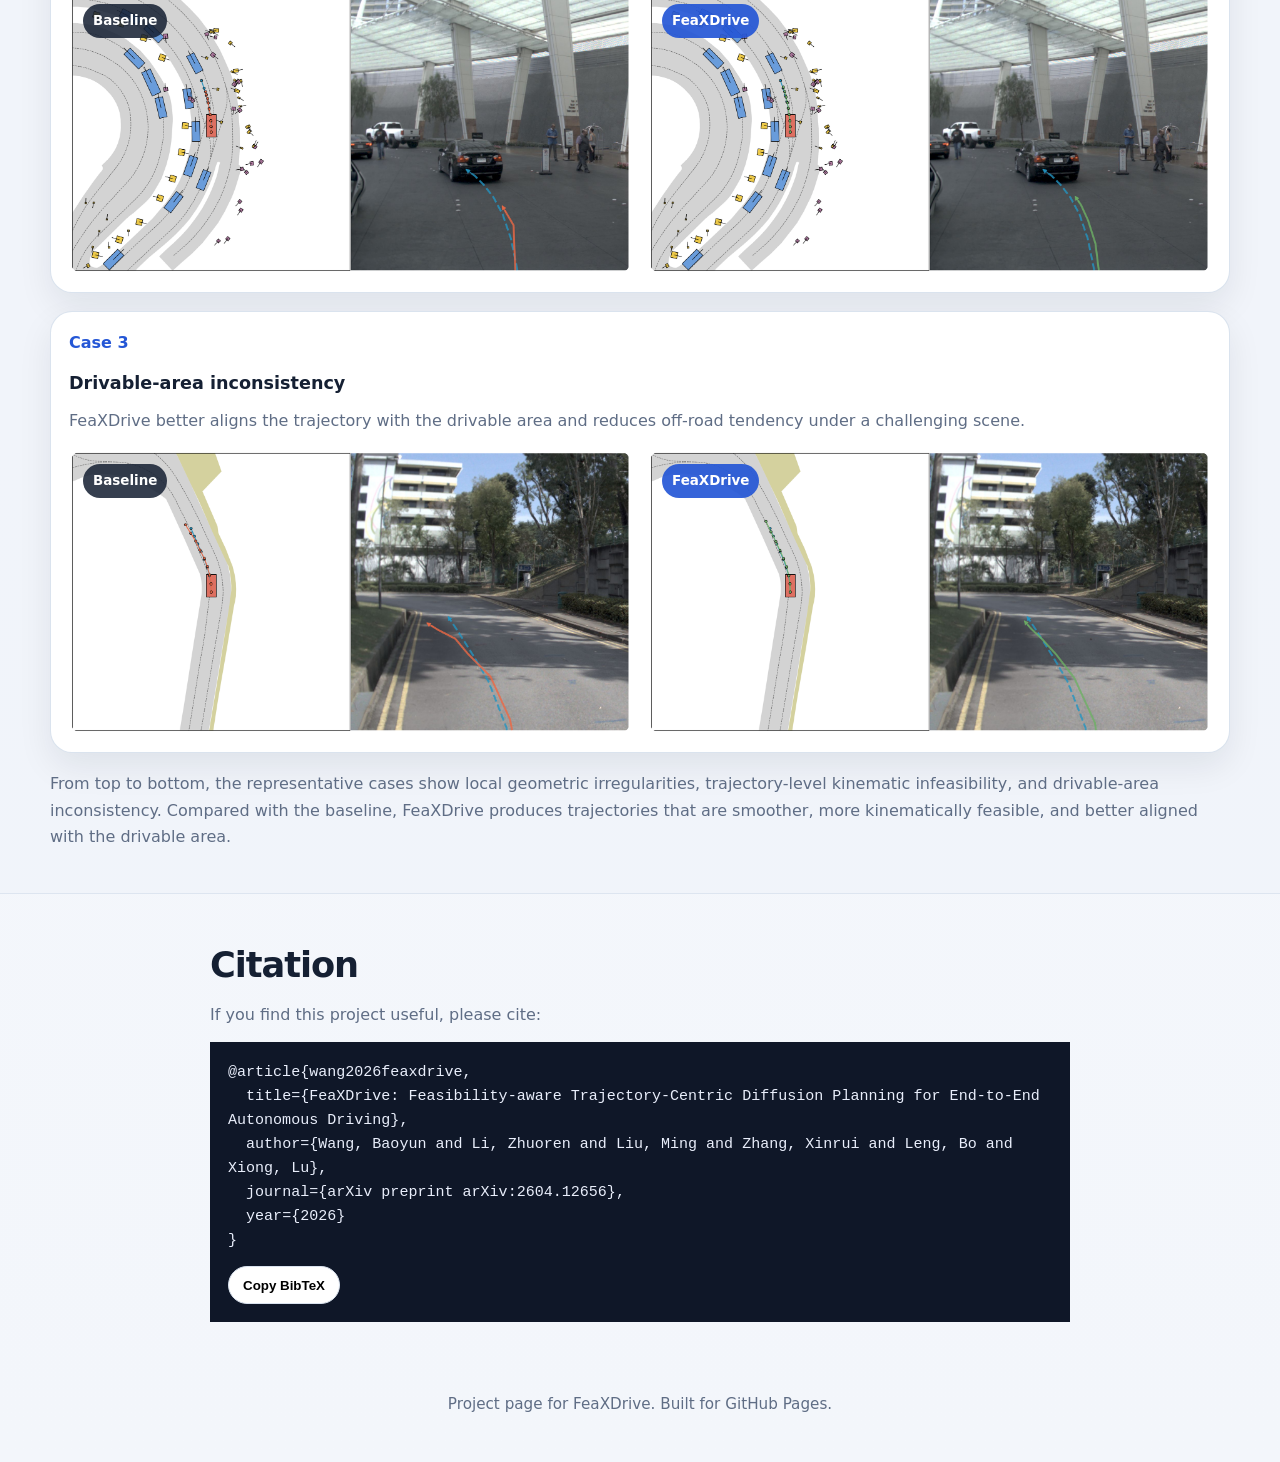
==== commit 05ef8d21: "Add files via upload" ====
--- a/index.html
+++ b/index.html
@@ -23,6 +23,7 @@
         <a class="brand" href="#top">FeaXDrive</a>
         <nav class="nav">
           <a href="#abstract">Abstract</a>
+          <a href="#contributions">Contributions</a>
           <a href="#method">Method</a>
           <a href="#results">Results</a>
           <a href="#citation">Citation</a>
@@ -41,9 +42,10 @@
           <p class="authors">
             Baoyun Wang · Zhuoren Li · Ming Liu · Xinrui Zhang · Bo Leng · Lu Xiong
           </p>
-          <p class="affiliation">College of Automotive and Energy Engineering, Tongji University</p>
+          <p class="affiliation">Tongji University</p>
           <div class="hero-actions">
             <a class="button primary" href="assets/pdf/FeaXDrive.pdf" target="_blank" rel="noreferrer">Paper</a>
+            <a class="button" href="https://arxiv.org/abs/2604.12656" target="_blank" rel="noreferrer">arXiv</a>
             <a class="button" href="static/refs.bib" target="_blank" rel="noreferrer">BibTeX</a>
             <a class="button" href="https://github.com/Wangby-tongji/FeaXDrive-Page" target="_blank" rel="noreferrer">Code</a>
           </div>
@@ -53,9 +55,14 @@
       <section class="section section-tight">
         <div class="container">
           <figure class="hero-figure card">
-            <img src="assets/images/overview.png" alt="Overview figure of FeaXDrive" />
+            <img src="assets/images/overview.png" alt="Overview of FeaXDrive" />
             <figcaption>
-              FeaXDrive reformulates end-to-end diffusion planning in a trajectory-centric manner and improves feasibility through training, sampling guidance, and post-training optimization.
+              Overview of FeaXDrive. Compared with noise-centric diffusion planning,
+              FeaXDrive adopts a trajectory-centric formulation in which the predicted
+              clean trajectory serves as the unified object for feasibility-aware
+              modeling. On this basis, the method combines feasibility-aware training
+              and inference-time drivable-area guidance to enhance trajectory-space
+              feasibility throughout the diffusion planning process.
             </figcaption>
           </figure>
         </div>
@@ -65,33 +72,89 @@
         <div class="container narrow">
           <h2>Abstract</h2>
           <p>
-            End-to-end diffusion planning has shown strong potential for autonomous driving, but the physical feasibility of generated trajectories remains insufficiently addressed. FeaXDrive treats the clean trajectory as the unified object for feasibility-aware modeling throughout the diffusion process. Built on this trajectory-centric formulation, it integrates adaptive curvature-constrained training to improve intrinsic geometric and kinematic feasibility, drivable-area guidance within reverse diffusion sampling to enhance consistency with the drivable area, and feasibility-aware GRPO post-training to further improve planning performance while balancing trajectory-space feasibility.
+            End-to-end diffusion planning has shown strong potential for autonomous
+            driving, but the physical feasibility of generated trajectories remains
+            insufficiently addressed. In particular, generated trajectories may
+            exhibit local geometric irregularities, violate trajectory-level
+            kinematic constraints, or deviate from the drivable area, indicating
+            that the commonly used noise-centric formulation in diffusion planning
+            is not yet well aligned with the trajectory space where feasibility is
+            more naturally characterized. To address this issue, we propose
+            FeaXDrive, a feasibility-aware trajectory-centric diffusion planning
+            method for end-to-end autonomous driving. The core idea is to treat the
+            clean trajectory as the unified object for feasibility-aware modeling
+            throughout the diffusion process. Built on this trajectory-centric
+            formulation, FeaXDrive integrates adaptive curvature-constrained
+            training to improve intrinsic geometric and kinematic feasibility,
+            drivable-area guidance within reverse diffusion sampling to enhance
+            consistency with the drivable area, and feasibility-aware GRPO
+            post-training to further improve planning performance while balancing
+            trajectory-space feasibility. Experiments on the NAVSIM benchmark show
+            that FeaXDrive achieves strong closed-loop planning performance while
+            substantially improving trajectory-space feasibility. These findings
+            highlight the importance of explicitly modeling trajectory-space
+            feasibility in end-to-end diffusion planning and provide a step toward
+            more reliable and physically grounded autonomous driving planners.
           </p>
         </div>
       </section>
 
-      <section class="section alt">
+      <section id="contributions" class="section alt">
         <div class="container">
-          <div class="highlights-grid">
+          <div class="section-head">
+            <h2>Contributions</h2>
+            <p>
+              FeaXDrive builds a unified feasibility-aware pipeline across training,
+              inference, and post-training in clean trajectory space.
+            </p>
+          </div>
+          <div class="contrib-grid">
             <article class="card highlight-card">
               <span class="highlight-index">01</span>
-              <h3>Trajectory-centric diffusion planning</h3>
-              <p>
-                The planner predicts the clean trajectory directly, making trajectory-space feasibility easier to model than conventional noise-centric parameterization.
+              <h3>Trajectory-centric feasibility-aware diffusion planning</h3>
+              <p>
+                We propose a trajectory-centric diffusion planning framework with
+                feasibility-aware training and inference for autonomous driving. By
+                treating the clean trajectory as the central object for
+                feasibility-aware modeling throughout the diffusion process, the
+                framework provides a unified interface for training-time
+                feasibility enhancement and inference-time geometric guidance in
+                trajectory space.
               </p>
             </article>
             <article class="card highlight-card">
               <span class="highlight-index">02</span>
-              <h3>Feasibility-aware training</h3>
-              <p>
-                Adaptive differentiable curvature constraints are imposed during training to reduce geometric spikes and trajectory-level kinematic violations.
+              <h3>Adaptive differentiable curvature training</h3>
+              <p>
+                We introduce an adaptive differentiable curvature training
+                strategy to improve the intrinsic feasibility of generated
+                trajectories. By directly imposing adaptive curvature constraints
+                on the predicted clean trajectory, the method suppresses local
+                geometric irregularities and curvature spikes while improving
+                trajectory-level kinematic feasibility.
               </p>
             </article>
             <article class="card highlight-card">
               <span class="highlight-index">03</span>
-              <h3>Constraint-aware inference and post-training</h3>
-              <p>
-                Drivable-area guidance and feasibility-aware GRPO further improve drivable compliance while preserving strong closed-loop planning performance.
+              <h3>Drivable-aware sampling guidance</h3>
+              <p>
+                We develop a drivable-aware sampling guidance strategy for
+                diffusion sampling to improve drivable-area consistency during
+                inference. By injecting local road-geometry priors into the clean
+                trajectory at each reverse sampling step, the method enables
+                scene-aware geometric correction within the sampling loop.
+              </p>
+            </article>
+            <article class="card highlight-card">
+              <span class="highlight-index">04</span>
+              <h3>Feasibility-aware GRPO fine-tuning</h3>
+              <p>
+                We further incorporate feasibility-aware Group Relative Policy
+                Optimization (GRPO) fine-tuning into the end-to-end diffusion
+                planner. By optimizing a feasibility-augmented reward that jointly
+                captures benchmark-oriented performance and trajectory-space
+                feasibility preference, this stage further improves planning
+                performance while balancing trajectory-space feasibility.
               </p>
             </article>
           </div>
@@ -102,33 +165,55 @@
         <div class="container">
           <div class="section-head">
             <h2>Method</h2>
-            <p>The clean trajectory is the shared object across training, inference, and post-training.</p>
-          </div>
-          <div class="two-col">
-            <figure class="card media-card">
-              <img src="assets/images/architecture.png" alt="Architecture of FeaXDrive" />
-              <figcaption>Overall architecture of FeaXDrive.</figcaption>
-            </figure>
-            <div class="stack">
-              <article class="card detail-card">
-                <h3>Adaptive Curvature-Constrained Training</h3>
-                <p>
-                  The model is supervised directly in clean trajectory space and regularized with adaptive curvature constraints to improve intrinsic trajectory feasibility during learning.
-                </p>
-              </article>
-              <article class="card detail-card">
-                <h3>Drivable-Area Guidance</h3>
-                <p>
-                  At each reverse diffusion step, the current clean trajectory estimate is guided using local road geometry so that the generated plan remains more consistent with the drivable area.
-                </p>
-              </article>
-              <article class="card detail-card">
-                <h3>Feasibility-aware GRPO</h3>
-                <p>
-                  Post-training introduces a feasibility-aware policy optimization stage to strengthen the trade-off between benchmark performance and trajectory-space feasibility.
-                </p>
-              </article>
-            </div>
+            <p>
+              The predicted clean trajectory is the shared object for
+              feasibility-aware modeling in training, inference, and post-training.
+            </p>
+          </div>
+
+          <figure class="card media-card architecture-card">
+            <img src="assets/images/architecture.png" alt="Overall architecture of FeaXDrive" />
+            <figcaption>
+              Overall architecture of FeaXDrive. Under a trajectory-centric
+              formulation, the predicted clean trajectory serves as the shared
+              object for feasibility-aware modeling throughout training,
+              inference, and post-training. The method integrates adaptive
+              differentiable curvature-constrained training, drivable-area
+              guidance during reverse diffusion sampling, and feasibility-aware
+              GRPO post-training.
+            </figcaption>
+          </figure>
+
+          <div class="method-grid">
+            <article class="card detail-card">
+              <h3>Adaptive Curvature-Constrained Training</h3>
+              <p>
+                During training, FeaXDrive directly imposes adaptive
+                differentiable curvature constraints on the predicted clean
+                trajectory in trajectory space. This improves intrinsic geometric
+                regularity, suppresses curvature spikes, and enhances
+                trajectory-level kinematic feasibility.
+              </p>
+            </article>
+            <article class="card detail-card">
+              <h3>Constraint-Aware Inference with Drivable-Area Guidance</h3>
+              <p>
+                During reverse diffusion sampling, the current clean trajectory
+                estimate is guided with local road-geometry priors. Using a
+                footprint-level drivable-area objective, the method performs
+                online progressive correction so that the trajectory stays better
+                aligned with the drivable region.
+              </p>
+            </article>
+            <article class="card detail-card">
+              <h3>Feasibility-Aware GRPO Fine-Tuning Optimization</h3>
+              <p>
+                In post-training, FeaXDrive introduces feasibility-aware GRPO to
+                optimize the planner with rewards that jointly reflect benchmark
+                performance and trajectory-space feasibility, further improving
+                the performance-feasibility trade-off.
+              </p>
+            </article>
           </div>
         </div>
       </section>
@@ -137,67 +222,97 @@
         <div class="container">
           <div class="section-head">
             <h2>Qualitative Results</h2>
-            <p>Three examples comparing the baseline planner and FeaXDrive.</p>
-          </div>
-
-          <div class="card comparison-card">
-            <div class="comparison-tabs" role="tablist" aria-label="Case selection">
-              <button class="tab is-active" data-case="1" aria-selected="true">Case 1</button>
-              <button class="tab" data-case="2" aria-selected="false">Case 2</button>
-              <button class="tab" data-case="3" aria-selected="false">Case 3</button>
-            </div>
-
-            <div class="comparison-grid">
-              <figure class="comparison-panel">
-                <div class="panel-label">Baseline</div>
-                <img id="baseline-image" src="assets/images/case1_baseline.png" alt="Baseline result" />
-              </figure>
-              <figure class="comparison-panel">
-                <div class="panel-label success">FeaXDrive</div>
-                <img id="feaxdrive-image" src="assets/images/case1_feaxdrive.png" alt="FeaXDrive result" />
-              </figure>
-            </div>
-            <p id="case-caption" class="caption">
-              FeaXDrive produces a more feasible trajectory with better geometric regularity and drivable-area consistency.
+            <p>
+              Qualitative comparison between the noise-centric baseline and
+              FeaXDrive on representative planning scenes.
             </p>
           </div>
-        </div>
-      </section>
-
-      <section class="section">
-        <div class="container">
-          <div class="section-head">
-            <h2>Additional Visuals</h2>
-            <p>Supporting figures for feasibility and efficiency analysis.</p>
-          </div>
-
-          <div class="gallery-grid">
-            <figure class="card gallery-item">
-              <img src="assets/images/curvature_violation.png" alt="Curvature violation visualization" />
-              <figcaption>Curvature violation analysis.</figcaption>
-            </figure>
-            <figure class="card gallery-item">
-              <img src="assets/images/drivable_area_violation.png" alt="Drivable area violation visualization" />
-              <figcaption>Drivable-area violation analysis.</figcaption>
-            </figure>
-            <figure class="card gallery-item gallery-wide">
-              <img src="assets/images/feaxdrive_latency_breakdown.png" alt="Latency breakdown" />
-              <figcaption>Latency breakdown of FeaXDrive.</figcaption>
-            </figure>
-          </div>
-        </div>
-      </section>
-
-      <section id="citation" class="section alt">
+
+          <div class="qual-list">
+            <article class="card qual-card">
+              <div class="qual-meta">
+                <span class="qual-index">Case 1</span>
+                <h3>Local geometric irregularities</h3>
+                <p>
+                  Compared with the baseline, FeaXDrive produces a smoother and
+                  more regular trajectory in trajectory space.
+                </p>
+              </div>
+              <div class="qual-grid">
+                <figure class="comparison-panel">
+                  <div class="panel-label">Baseline</div>
+                  <img src="assets/images/case1_baseline.png" alt="Baseline result for local geometric irregularities" />
+                </figure>
+                <figure class="comparison-panel">
+                  <div class="panel-label success">FeaXDrive</div>
+                  <img src="assets/images/case1_feaxdrive.png" alt="FeaXDrive result for local geometric irregularities" />
+                </figure>
+              </div>
+            </article>
+
+            <article class="card qual-card">
+              <div class="qual-meta">
+                <span class="qual-index">Case 2</span>
+                <h3>Trajectory-level kinematic infeasibility</h3>
+                <p>
+                  FeaXDrive yields a more kinematically feasible plan with better
+                  curvature behavior than the noise-centric baseline.
+                </p>
+              </div>
+              <div class="qual-grid">
+                <figure class="comparison-panel">
+                  <div class="panel-label">Baseline</div>
+                  <img src="assets/images/case2_baseline.png" alt="Baseline result for trajectory-level kinematic infeasibility" />
+                </figure>
+                <figure class="comparison-panel">
+                  <div class="panel-label success">FeaXDrive</div>
+                  <img src="assets/images/case2_feaxdrive.png" alt="FeaXDrive result for trajectory-level kinematic infeasibility" />
+                </figure>
+              </div>
+            </article>
+
+            <article class="card qual-card">
+              <div class="qual-meta">
+                <span class="qual-index">Case 3</span>
+                <h3>Drivable-area inconsistency</h3>
+                <p>
+                  FeaXDrive better aligns the trajectory with the drivable area
+                  and reduces off-road tendency under a challenging scene.
+                </p>
+              </div>
+              <div class="qual-grid">
+                <figure class="comparison-panel">
+                  <div class="panel-label">Baseline</div>
+                  <img src="assets/images/case3_baseline.png" alt="Baseline result for drivable-area inconsistency" />
+                </figure>
+                <figure class="comparison-panel">
+                  <div class="panel-label success">FeaXDrive</div>
+                  <img src="assets/images/case3_feaxdrive.png" alt="FeaXDrive result for drivable-area inconsistency" />
+                </figure>
+              </div>
+            </article>
+          </div>
+
+          <p class="results-summary">
+            From top to bottom, the representative cases show local geometric
+            irregularities, trajectory-level kinematic infeasibility, and
+            drivable-area inconsistency. Compared with the baseline, FeaXDrive
+            produces trajectories that are smoother, more kinematically feasible,
+            and better aligned with the drivable area.
+          </p>
+        </div>
+      </section>
+
+      <section id="citation" class="section">
         <div class="container narrow">
           <h2>Citation</h2>
           <p>If you find this project useful, please cite:</p>
           <div class="code-block">
             <pre id="bibtex-block">@article{wang2026feaxdrive,
-  title   = {FeaXDrive: Feasibility-aware Trajectory-Centric Diffusion Planning for End-to-End Autonomous Driving},
-  author  = {Wang, Baoyun and Li, Zhuoren and Liu, Ming and Zhang, Xinrui and Leng, Bo and Xiong, Lu},
-  journal = {Under review},
-  year    = {2026}
+  title={FeaXDrive: Feasibility-aware Trajectory-Centric Diffusion Planning for End-to-End Autonomous Driving},
+  author={Wang, Baoyun and Li, Zhuoren and Liu, Ming and Zhang, Xinrui and Leng, Bo and Xiong, Lu},
+  journal={arXiv preprint arXiv:2604.12656},
+  year={2026}
 }</pre>
             <button id="copy-bibtex" class="button small">Copy BibTeX</button>
           </div>
@@ -207,7 +322,7 @@
 
     <footer class="site-footer">
       <div class="container footer-inner">
-        <p>Built for GitHub Pages. Replace the placeholder code link in <code>index.html</code> with your repository URL before publishing.</p>
+        <p>Project page for FeaXDrive. Built for GitHub Pages.</p>
       </div>
     </footer>
 
--- a/assets/css/style.css
+++ b/assets/css/style.css
@@ -9,7 +9,6 @@
   --accent-soft: #e7eeff;
   --shadow: 0 14px 34px rgba(16, 24, 40, 0.08);
   --radius: 22px;
-  --radius-sm: 14px;
   --container: 1180px;
 }
 
@@ -96,7 +95,8 @@
 
 .authors,
 .affiliation,
-.note {
+.note,
+.results-summary {
   color: var(--muted);
 }
 
@@ -107,11 +107,6 @@
 
 .affiliation {
   margin-top: 8px;
-}
-
-.note {
-  margin-top: 14px;
-  font-size: 0.92rem;
 }
 
 .hero-actions {
@@ -196,30 +191,36 @@
 
 .hero-figure,
 .media-card,
-.gallery-item,
-.comparison-card {
+.highlight-card,
+.detail-card,
+.qual-card,
+.code-block {
   padding: 18px;
 }
 
 .hero-figure figcaption,
-.media-card figcaption,
-.gallery-item figcaption {
+.media-card figcaption {
   margin-top: 12px;
   font-size: 0.95rem;
 }
 
-.highlights-grid {
+.contrib-grid,
+.method-grid {
   display: grid;
+  gap: 18px;
+}
+
+.contrib-grid {
+  grid-template-columns: repeat(2, minmax(0, 1fr));
+}
+
+.method-grid {
+  margin-top: 18px;
   grid-template-columns: repeat(3, minmax(0, 1fr));
-  gap: 18px;
-}
-
-.highlight-card,
-.detail-card {
-  padding: 22px;
-}
-
-.highlight-index {
+}
+
+.highlight-index,
+.qual-index {
   display: inline-flex;
   font-weight: 800;
   color: var(--accent);
@@ -227,53 +228,32 @@
 }
 
 .highlight-card h3,
-.detail-card h3 {
+.detail-card h3,
+.qual-meta h3 {
   margin: 0 0 10px;
   font-size: 1.1rem;
 }
 
 .highlight-card p,
-.detail-card p {
-  color: var(--muted);
-}
-
-.two-col {
+.detail-card p,
+.qual-meta p {
+  color: var(--muted);
+}
+
+.architecture-card {
+  margin-bottom: 18px;
+}
+
+.qual-list {
   display: grid;
-  grid-template-columns: minmax(0, 1.35fr) minmax(0, 0.95fr);
   gap: 18px;
-  align-items: start;
-}
-
-.stack {
-  display: grid;
-  gap: 16px;
-}
-
-.comparison-tabs {
-  display: flex;
-  gap: 10px;
-  flex-wrap: wrap;
-  margin-bottom: 18px;
-}
-
-.tab {
-  border: 1px solid var(--line);
-  background: var(--surface-alt);
-  color: var(--muted);
-  border-radius: 999px;
-  min-height: 40px;
-  padding: 0 14px;
-  cursor: pointer;
-  font-weight: 700;
-}
-
-.tab.is-active {
-  background: var(--accent);
-  border-color: transparent;
-  color: white;
-}
-
-.comparison-grid {
+}
+
+.qual-meta {
+  margin-bottom: 16px;
+}
+
+.qual-grid {
   display: grid;
   grid-template-columns: repeat(2, minmax(0, 1fr));
   gap: 16px;
@@ -300,27 +280,14 @@
   background: rgba(37, 87, 214, 0.92);
 }
 
-.caption {
-  margin-top: 16px;
-}
-
-.gallery-grid {
-  display: grid;
-  grid-template-columns: repeat(2, minmax(0, 1fr));
-  gap: 18px;
-}
-
-.gallery-wide {
-  grid-column: 1 / -1;
+.results-summary {
+  margin-top: 18px;
 }
 
 .code-block {
   margin-top: 14px;
-  padding: 18px;
   background: #0f1728;
   color: #e9eefb;
-  border-radius: var(--radius);
-  box-shadow: var(--shadow);
 }
 
 .code-block pre {
@@ -342,10 +309,9 @@
 }
 
 @media (max-width: 960px) {
-  .highlights-grid,
-  .two-col,
-  .comparison-grid,
-  .gallery-grid {
+  .contrib-grid,
+  .method-grid,
+  .qual-grid {
     grid-template-columns: 1fr;
   }
 
@@ -365,10 +331,9 @@
 
   .hero-figure,
   .media-card,
-  .gallery-item,
-  .comparison-card,
   .highlight-card,
   .detail-card,
+  .qual-card,
   .code-block {
     padding: 14px;
   }
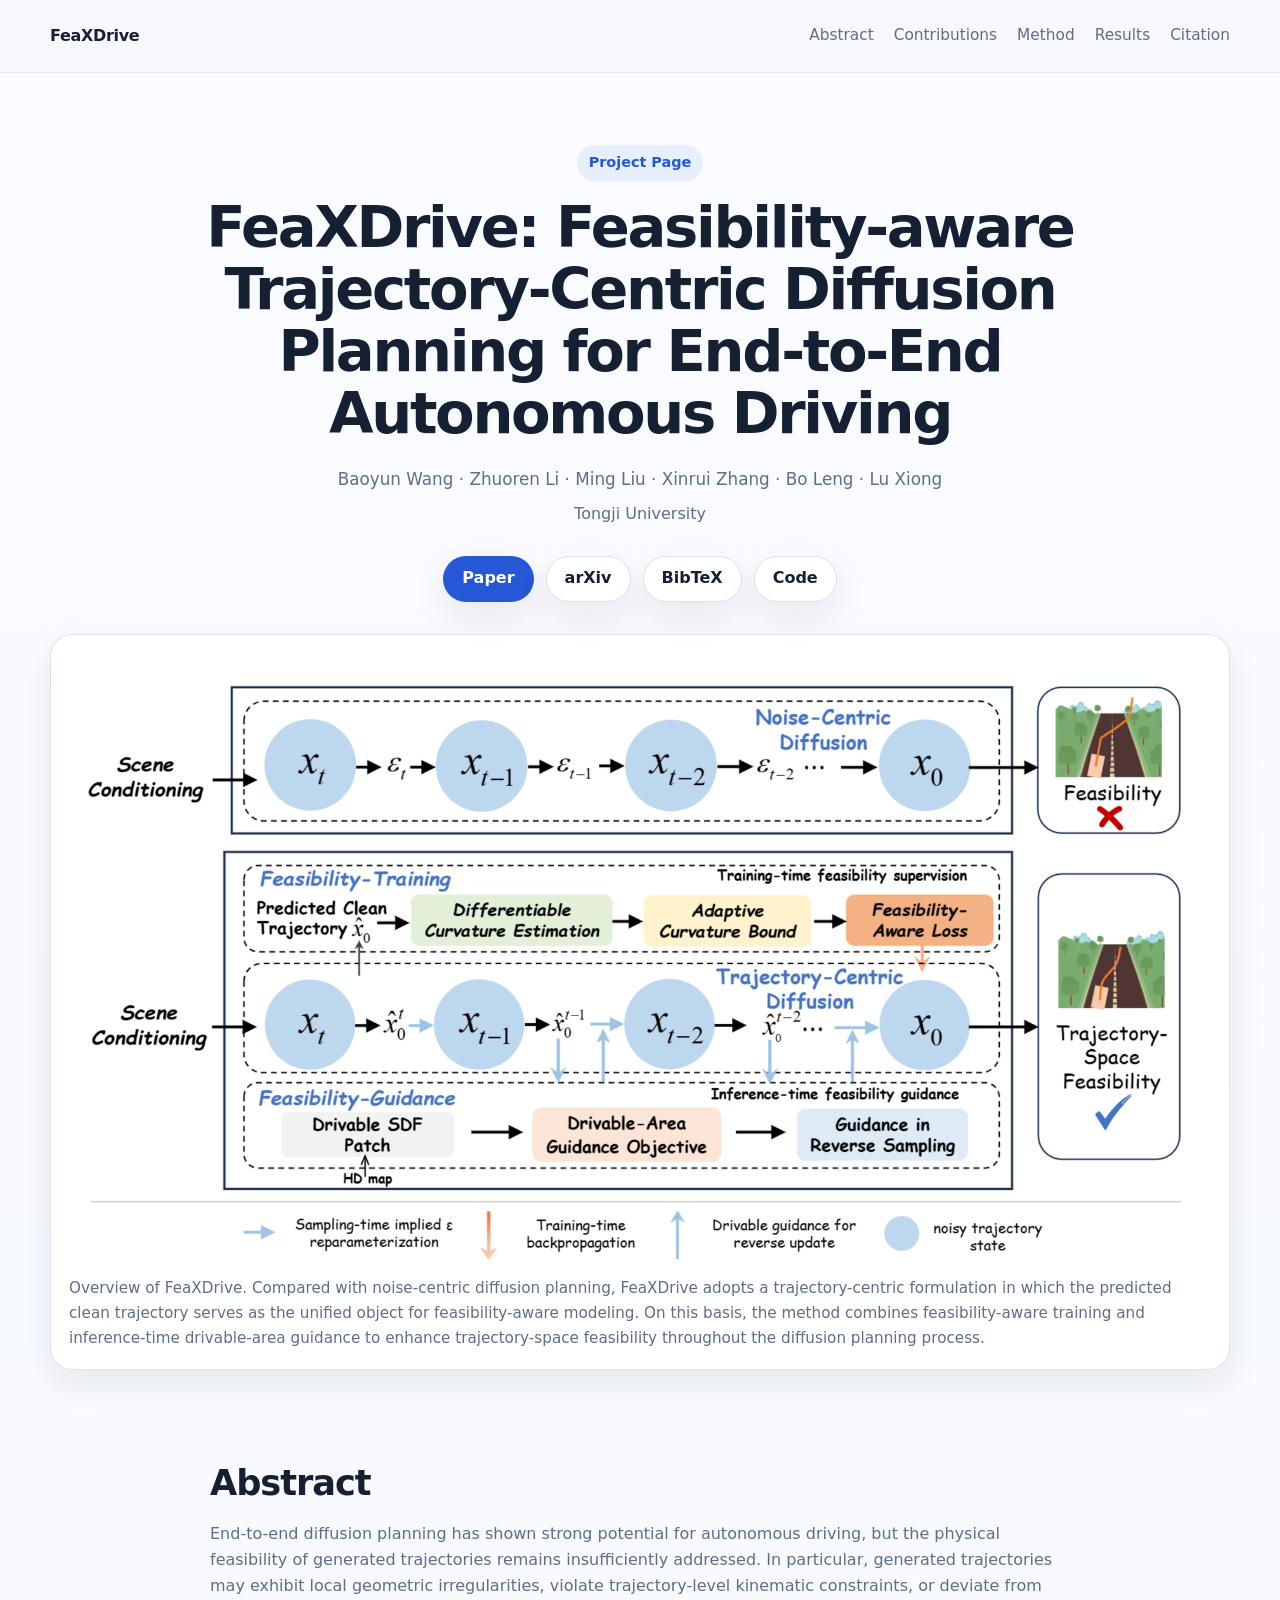
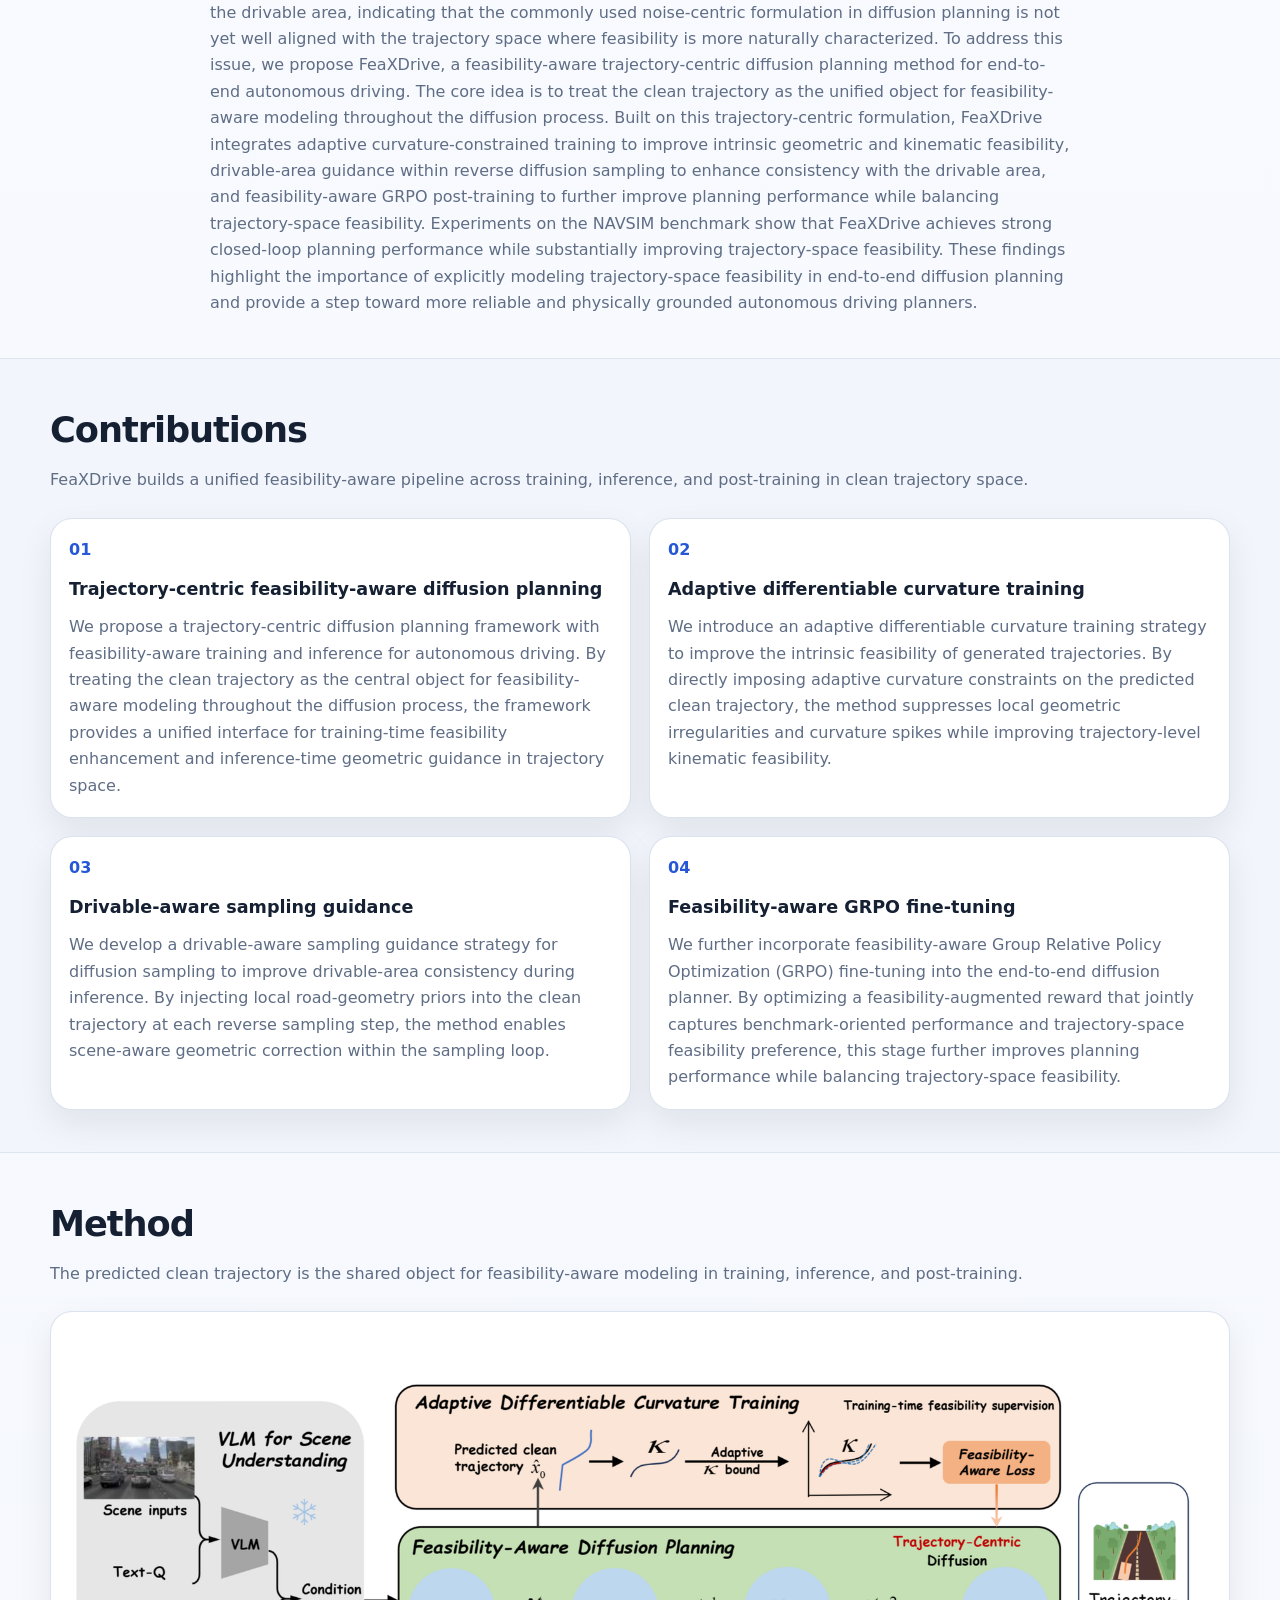
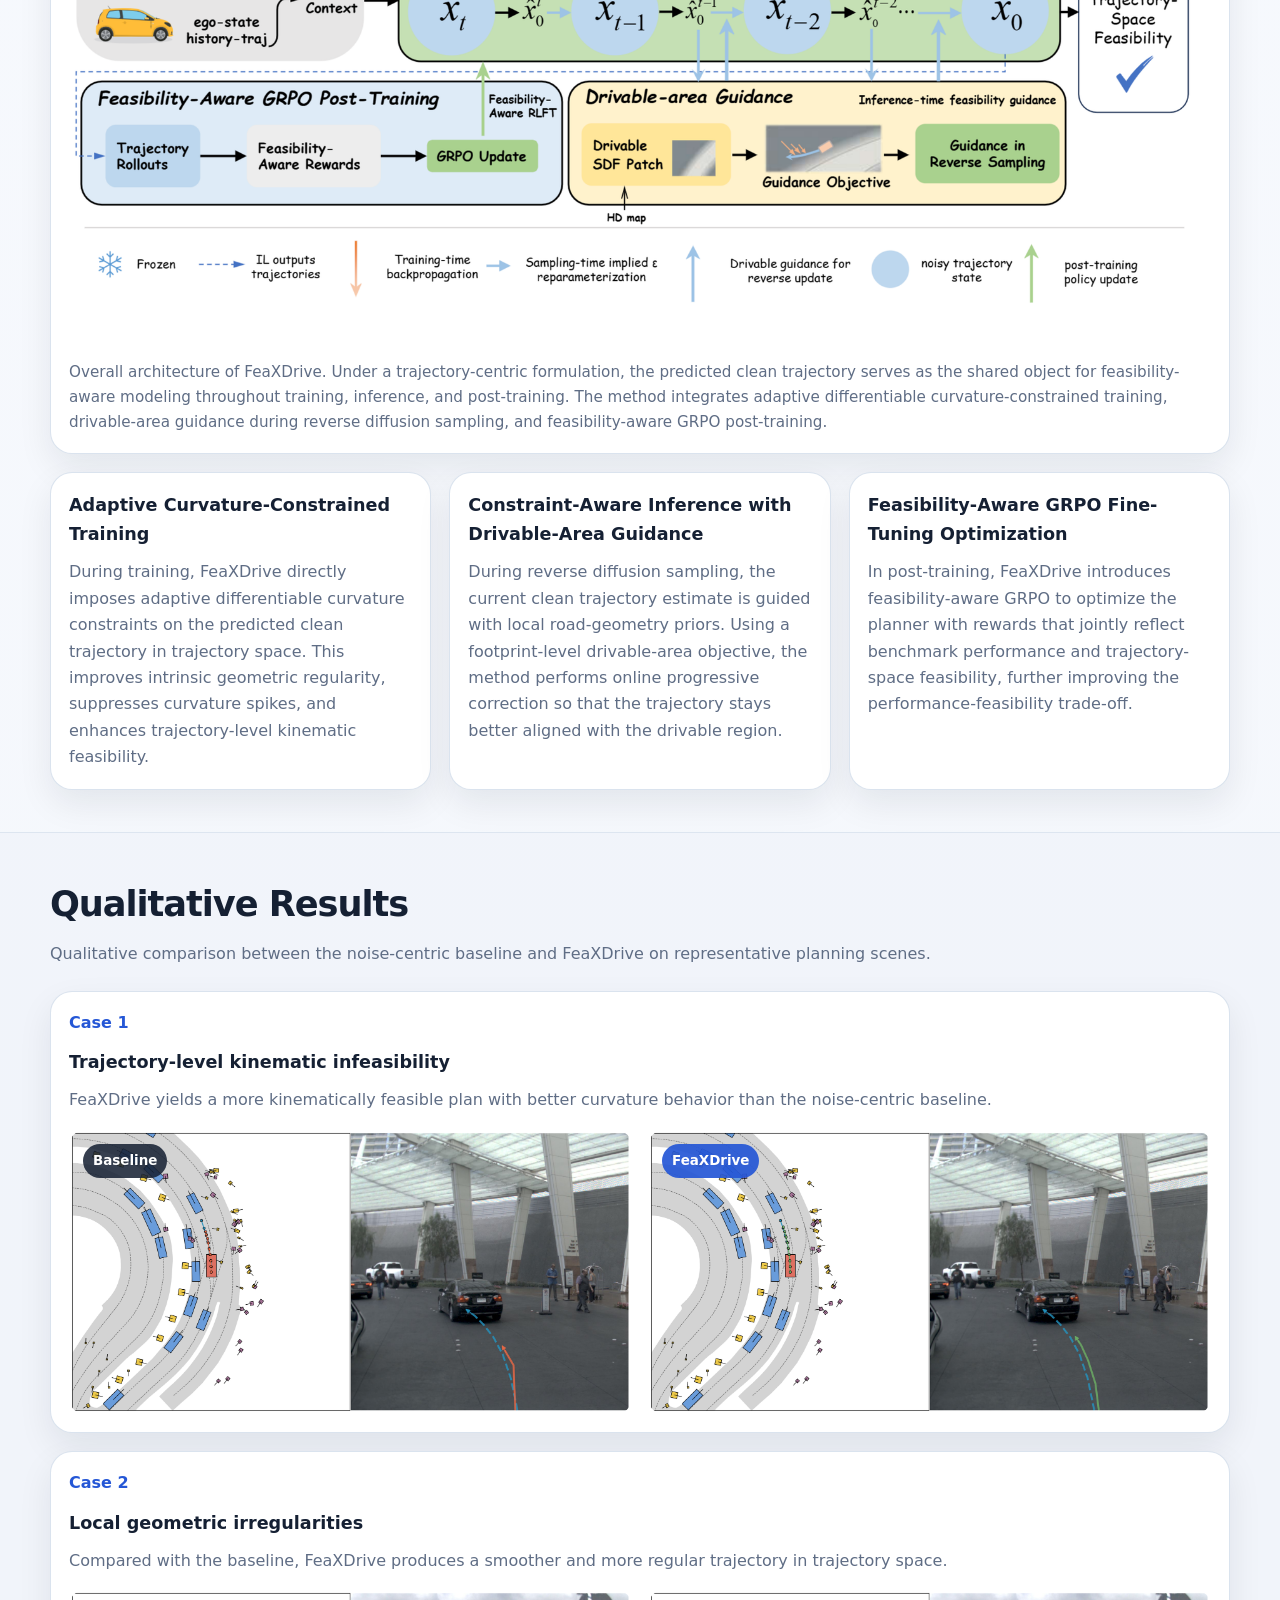
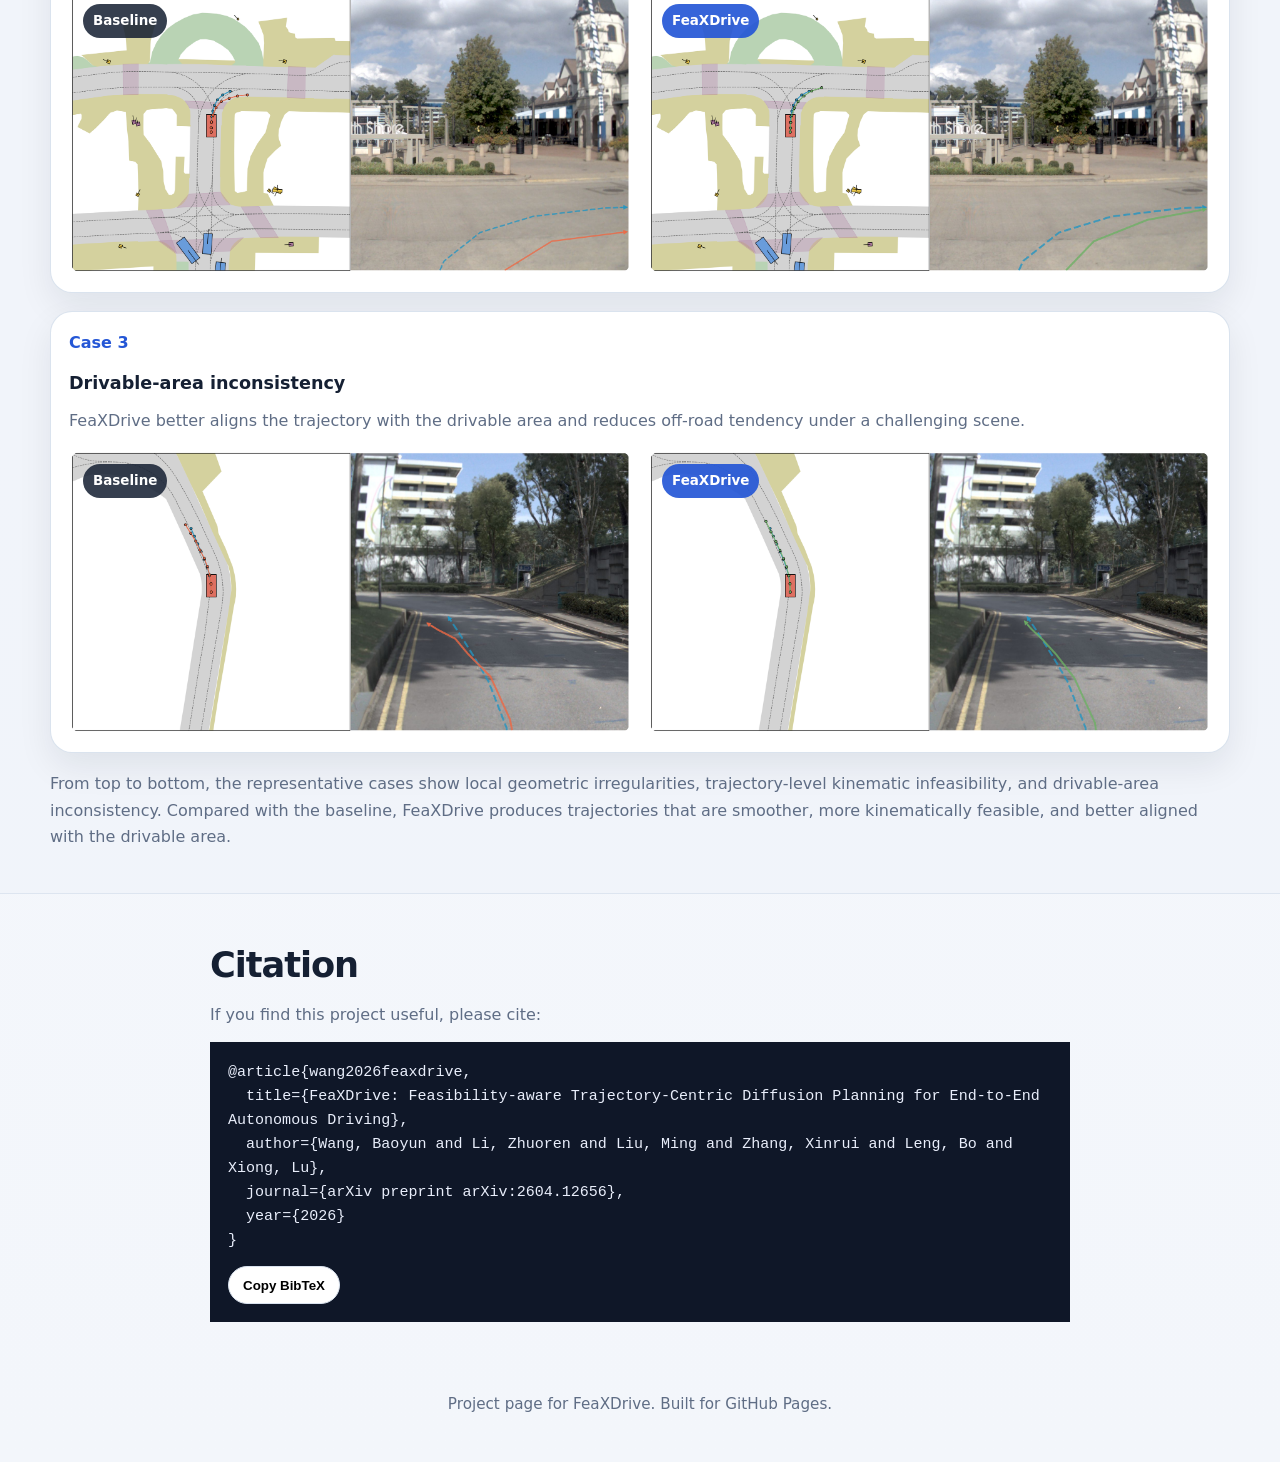
==== commit 3dad2194: "Update index.html" ====
--- a/index.html
+++ b/index.html
@@ -232,6 +232,27 @@
             <article class="card qual-card">
               <div class="qual-meta">
                 <span class="qual-index">Case 1</span>
+                <h3>Trajectory-level kinematic infeasibility</h3>
+                <p>
+                  FeaXDrive yields a more kinematically feasible plan with better
+                  curvature behavior than the noise-centric baseline.
+                </p>
+              </div>
+              <div class="qual-grid">
+                <figure class="comparison-panel">
+                  <div class="panel-label">Baseline</div>
+                  <img src="assets/images/case2_baseline.png" alt="Baseline result for trajectory-level kinematic infeasibility" />
+                </figure>
+                <figure class="comparison-panel">
+                  <div class="panel-label success">FeaXDrive</div>
+                  <img src="assets/images/case2_feaxdrive.png" alt="FeaXDrive result for trajectory-level kinematic infeasibility" />
+                </figure>
+              </div>
+            </article>
+            
+            <article class="card qual-card">
+              <div class="qual-meta">
+                <span class="qual-index">Case 2</span>
                 <h3>Local geometric irregularities</h3>
                 <p>
                   Compared with the baseline, FeaXDrive produces a smoother and
@@ -249,28 +270,7 @@
                 </figure>
               </div>
             </article>
-
-            <article class="card qual-card">
-              <div class="qual-meta">
-                <span class="qual-index">Case 2</span>
-                <h3>Trajectory-level kinematic infeasibility</h3>
-                <p>
-                  FeaXDrive yields a more kinematically feasible plan with better
-                  curvature behavior than the noise-centric baseline.
-                </p>
-              </div>
-              <div class="qual-grid">
-                <figure class="comparison-panel">
-                  <div class="panel-label">Baseline</div>
-                  <img src="assets/images/case2_baseline.png" alt="Baseline result for trajectory-level kinematic infeasibility" />
-                </figure>
-                <figure class="comparison-panel">
-                  <div class="panel-label success">FeaXDrive</div>
-                  <img src="assets/images/case2_feaxdrive.png" alt="FeaXDrive result for trajectory-level kinematic infeasibility" />
-                </figure>
-              </div>
-            </article>
-
+            
             <article class="card qual-card">
               <div class="qual-meta">
                 <span class="qual-index">Case 3</span>
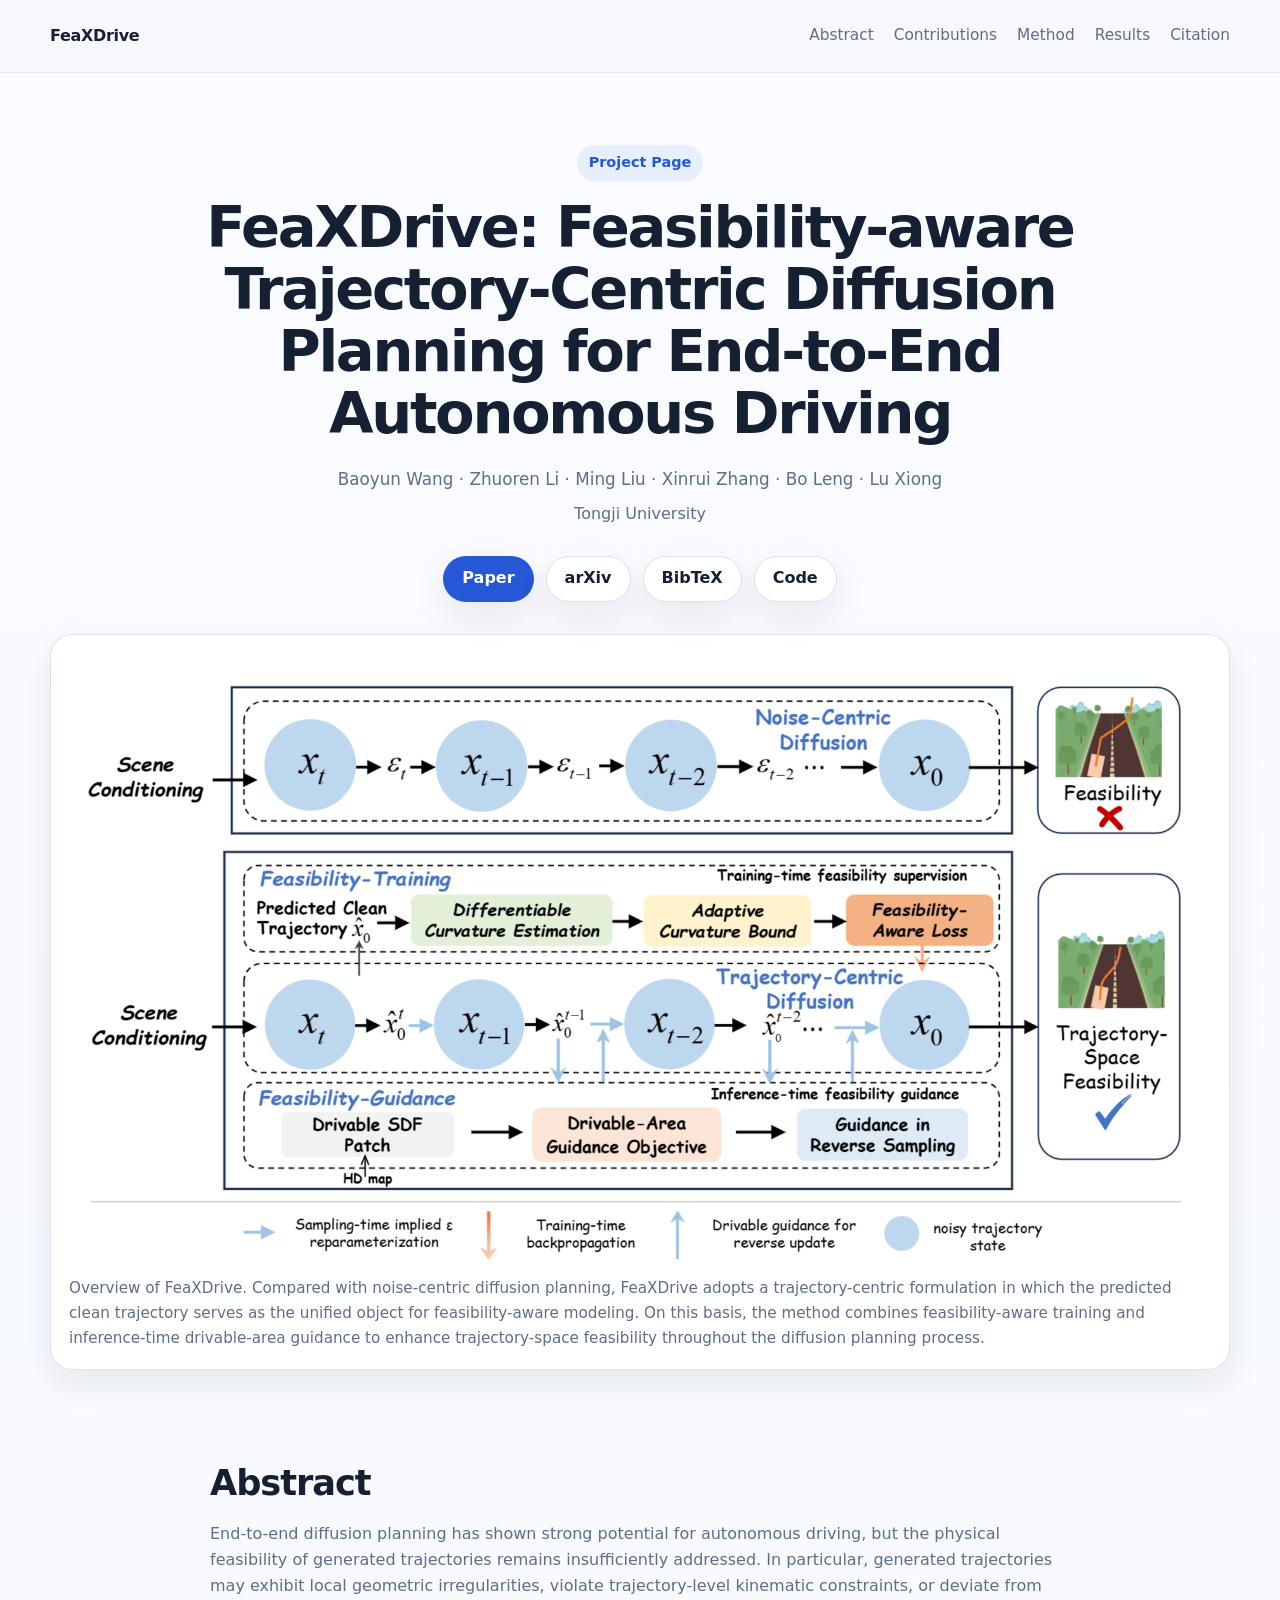
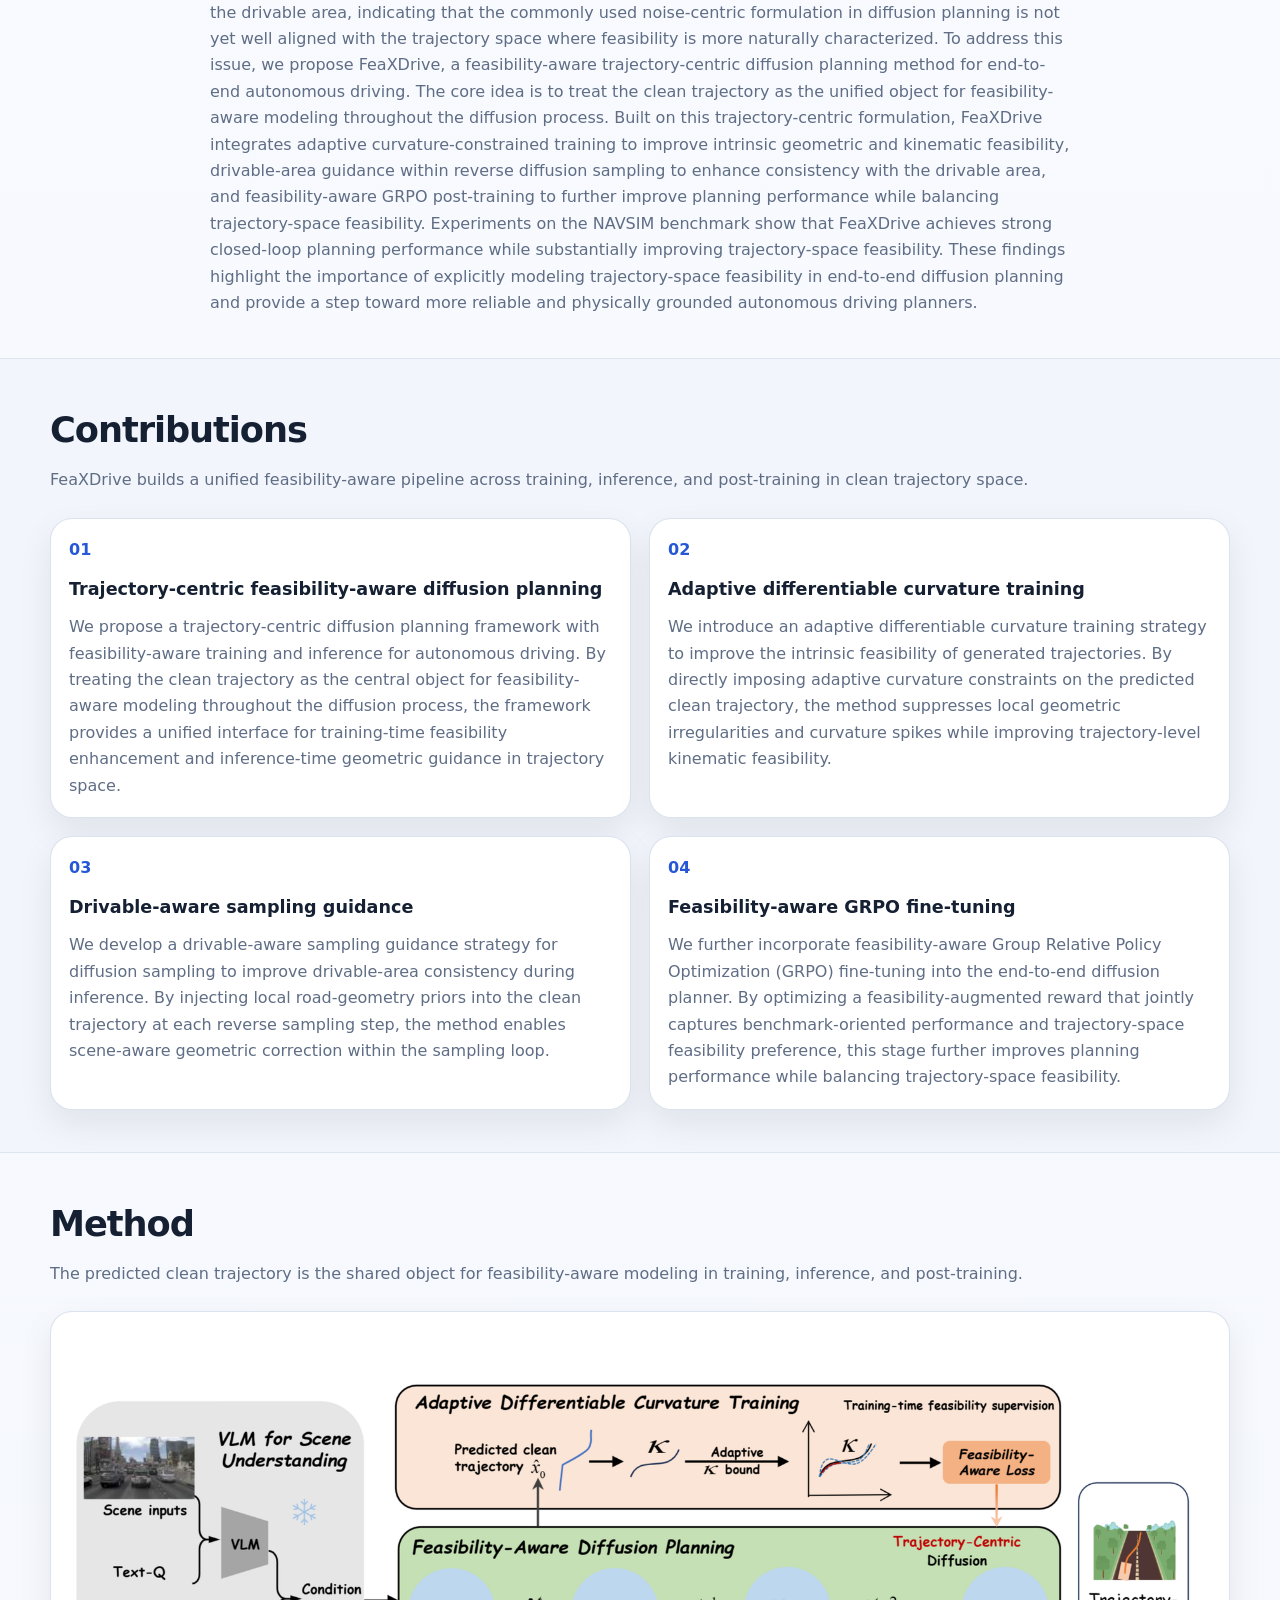
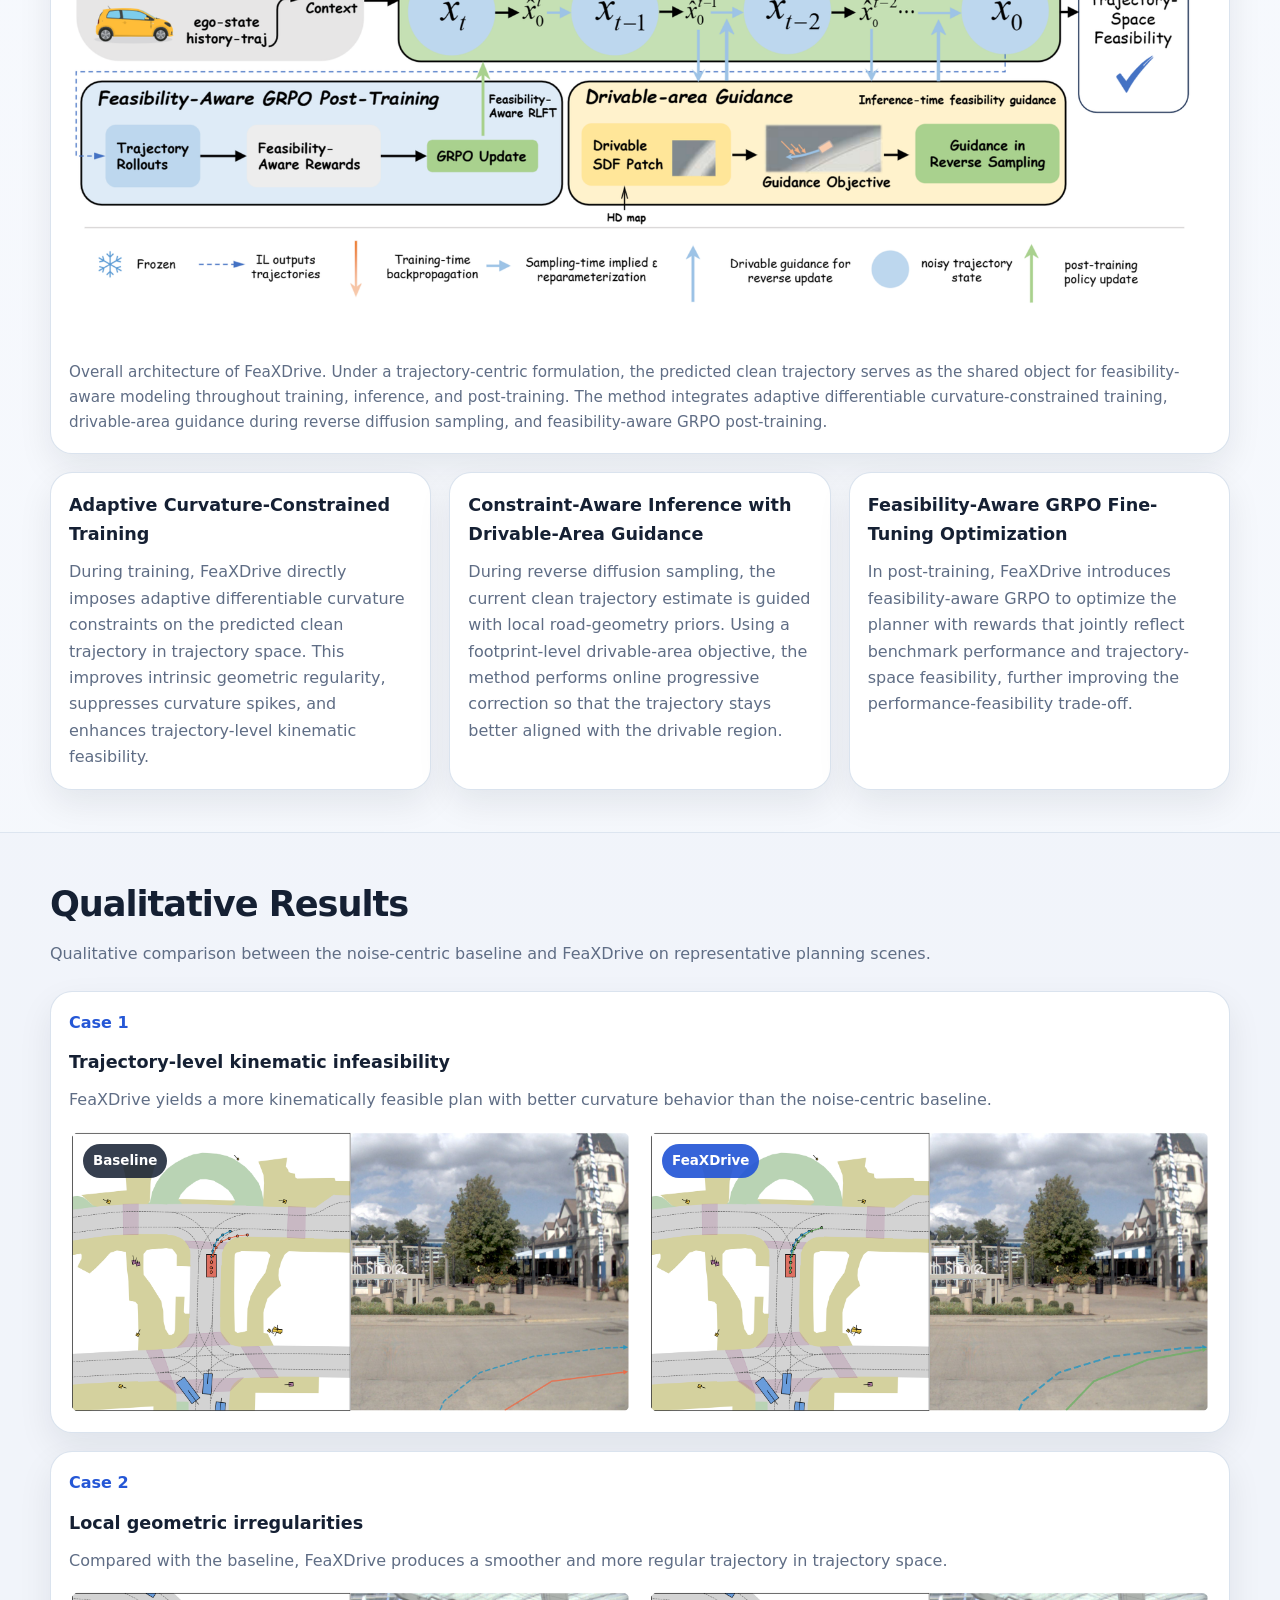
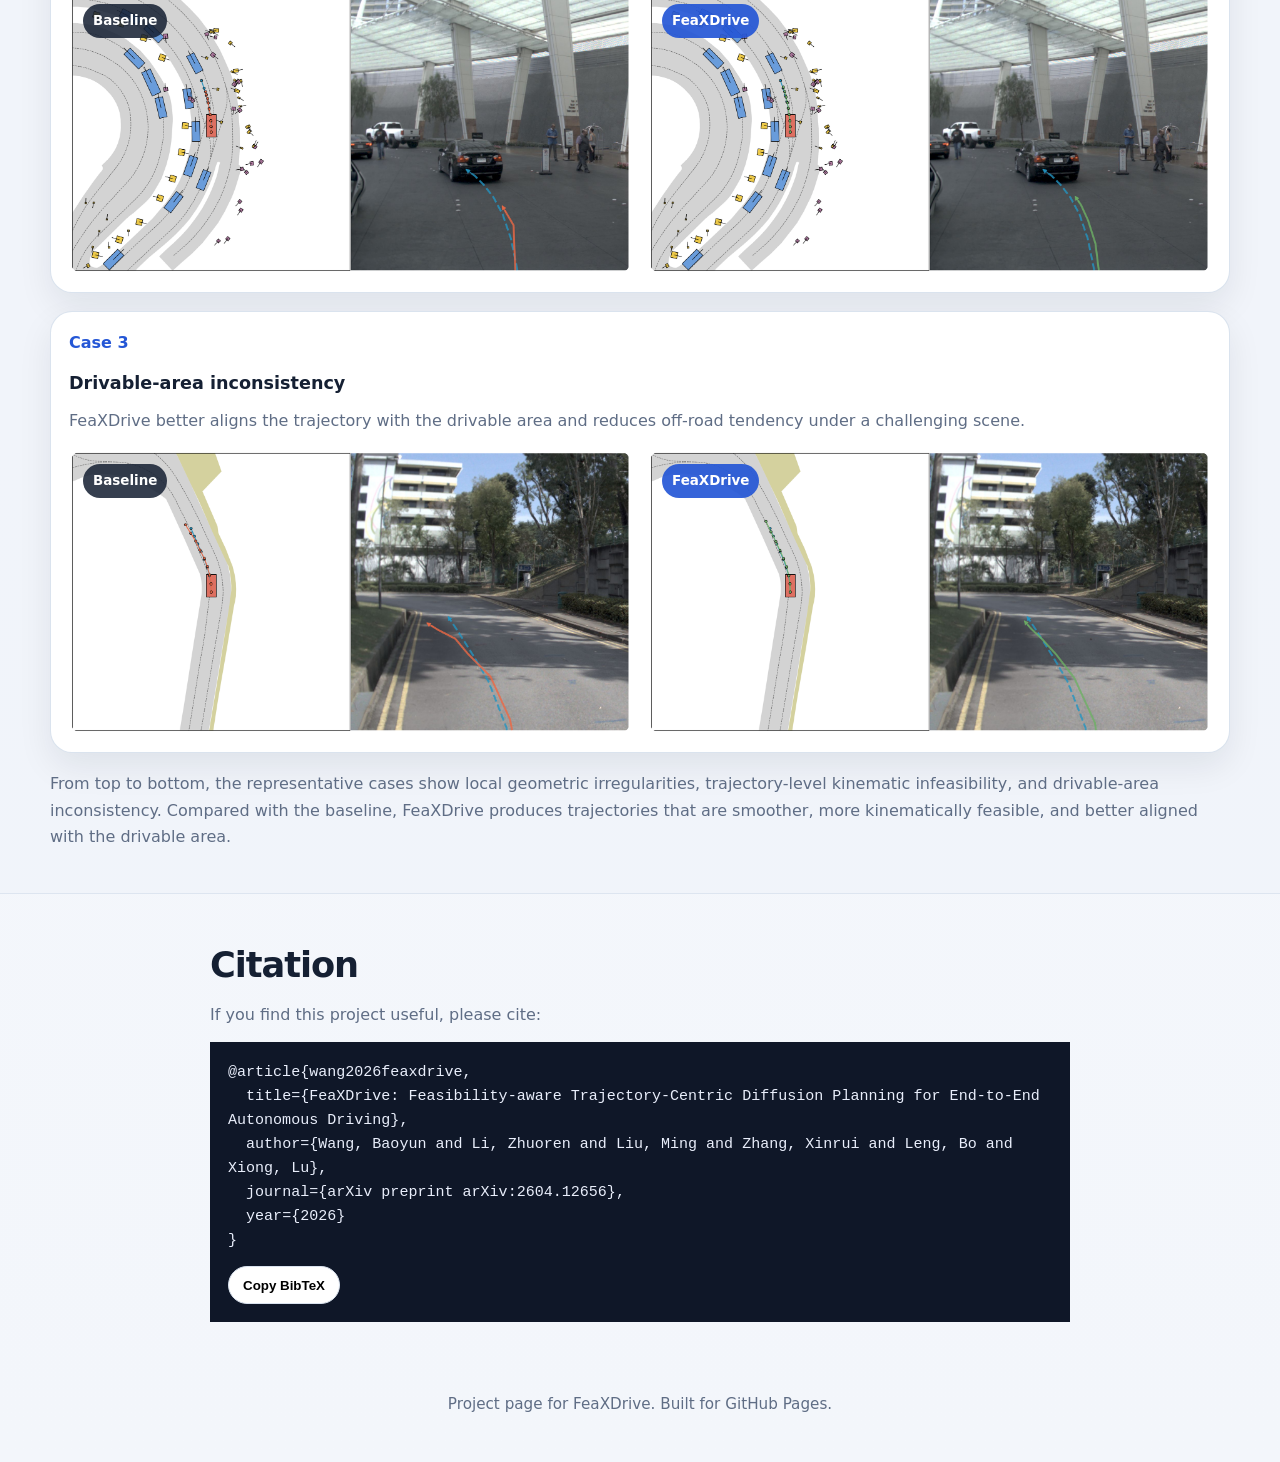
==== commit c9e2181f: "Update index.html" ====
--- a/index.html
+++ b/index.html
@@ -228,7 +228,7 @@
             </p>
           </div>
 
-          <div class="qual-list">
+          <div class="qual-list">           
             <article class="card qual-card">
               <div class="qual-meta">
                 <span class="qual-index">Case 1</span>
@@ -241,11 +241,11 @@
               <div class="qual-grid">
                 <figure class="comparison-panel">
                   <div class="panel-label">Baseline</div>
-                  <img src="assets/images/case2_baseline.png" alt="Baseline result for trajectory-level kinematic infeasibility" />
+                  <img src="assets/images/case1_baseline.png" alt="Baseline result for trajectory-level kinematic infeasibility" />
                 </figure>
                 <figure class="comparison-panel">
                   <div class="panel-label success">FeaXDrive</div>
-                  <img src="assets/images/case2_feaxdrive.png" alt="FeaXDrive result for trajectory-level kinematic infeasibility" />
+                  <img src="assets/images/case1_feaxdrive.png" alt="FeaXDrive result for trajectory-level kinematic infeasibility" />
                 </figure>
               </div>
             </article>
@@ -262,11 +262,11 @@
               <div class="qual-grid">
                 <figure class="comparison-panel">
                   <div class="panel-label">Baseline</div>
-                  <img src="assets/images/case1_baseline.png" alt="Baseline result for local geometric irregularities" />
+                  <img src="assets/images/case2_baseline.png" alt="Baseline result for local geometric irregularities" />
                 </figure>
                 <figure class="comparison-panel">
                   <div class="panel-label success">FeaXDrive</div>
-                  <img src="assets/images/case1_feaxdrive.png" alt="FeaXDrive result for local geometric irregularities" />
+                  <img src="assets/images/case2_feaxdrive.png" alt="FeaXDrive result for local geometric irregularities" />
                 </figure>
               </div>
             </article>
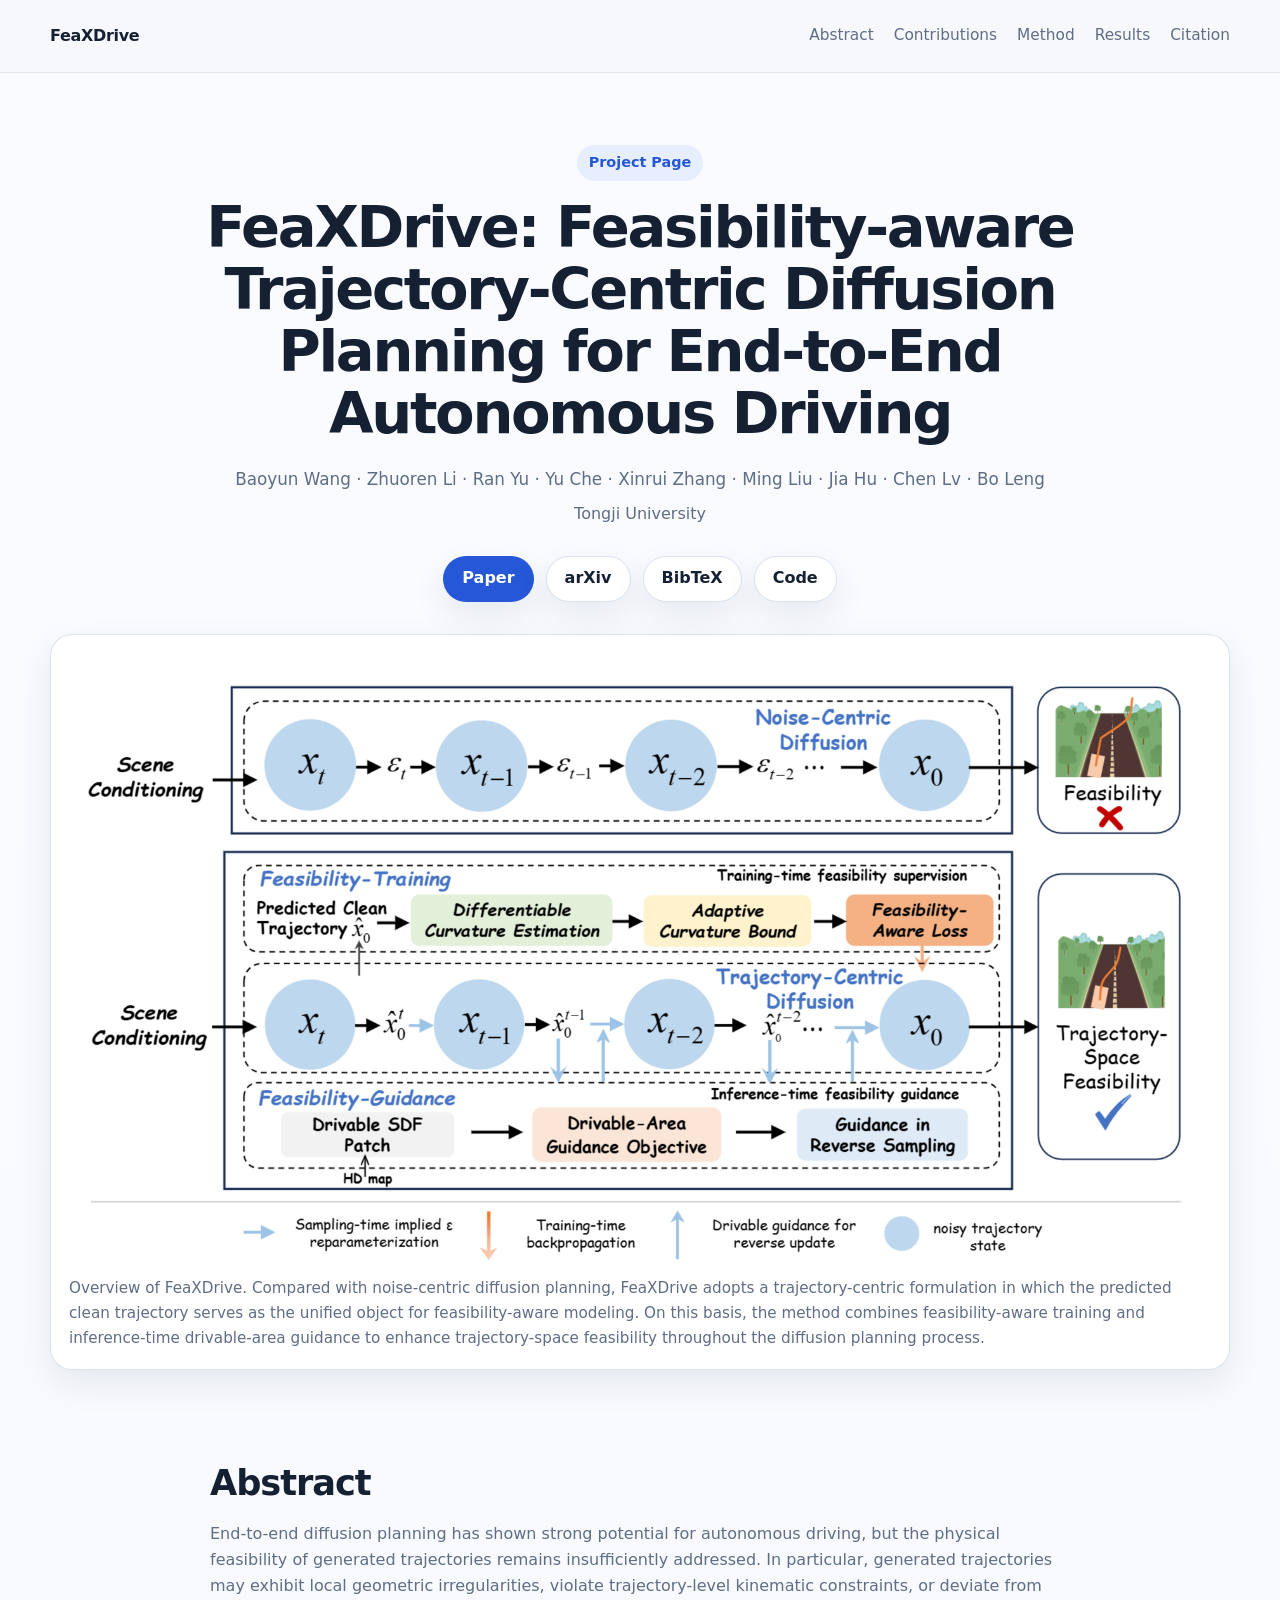
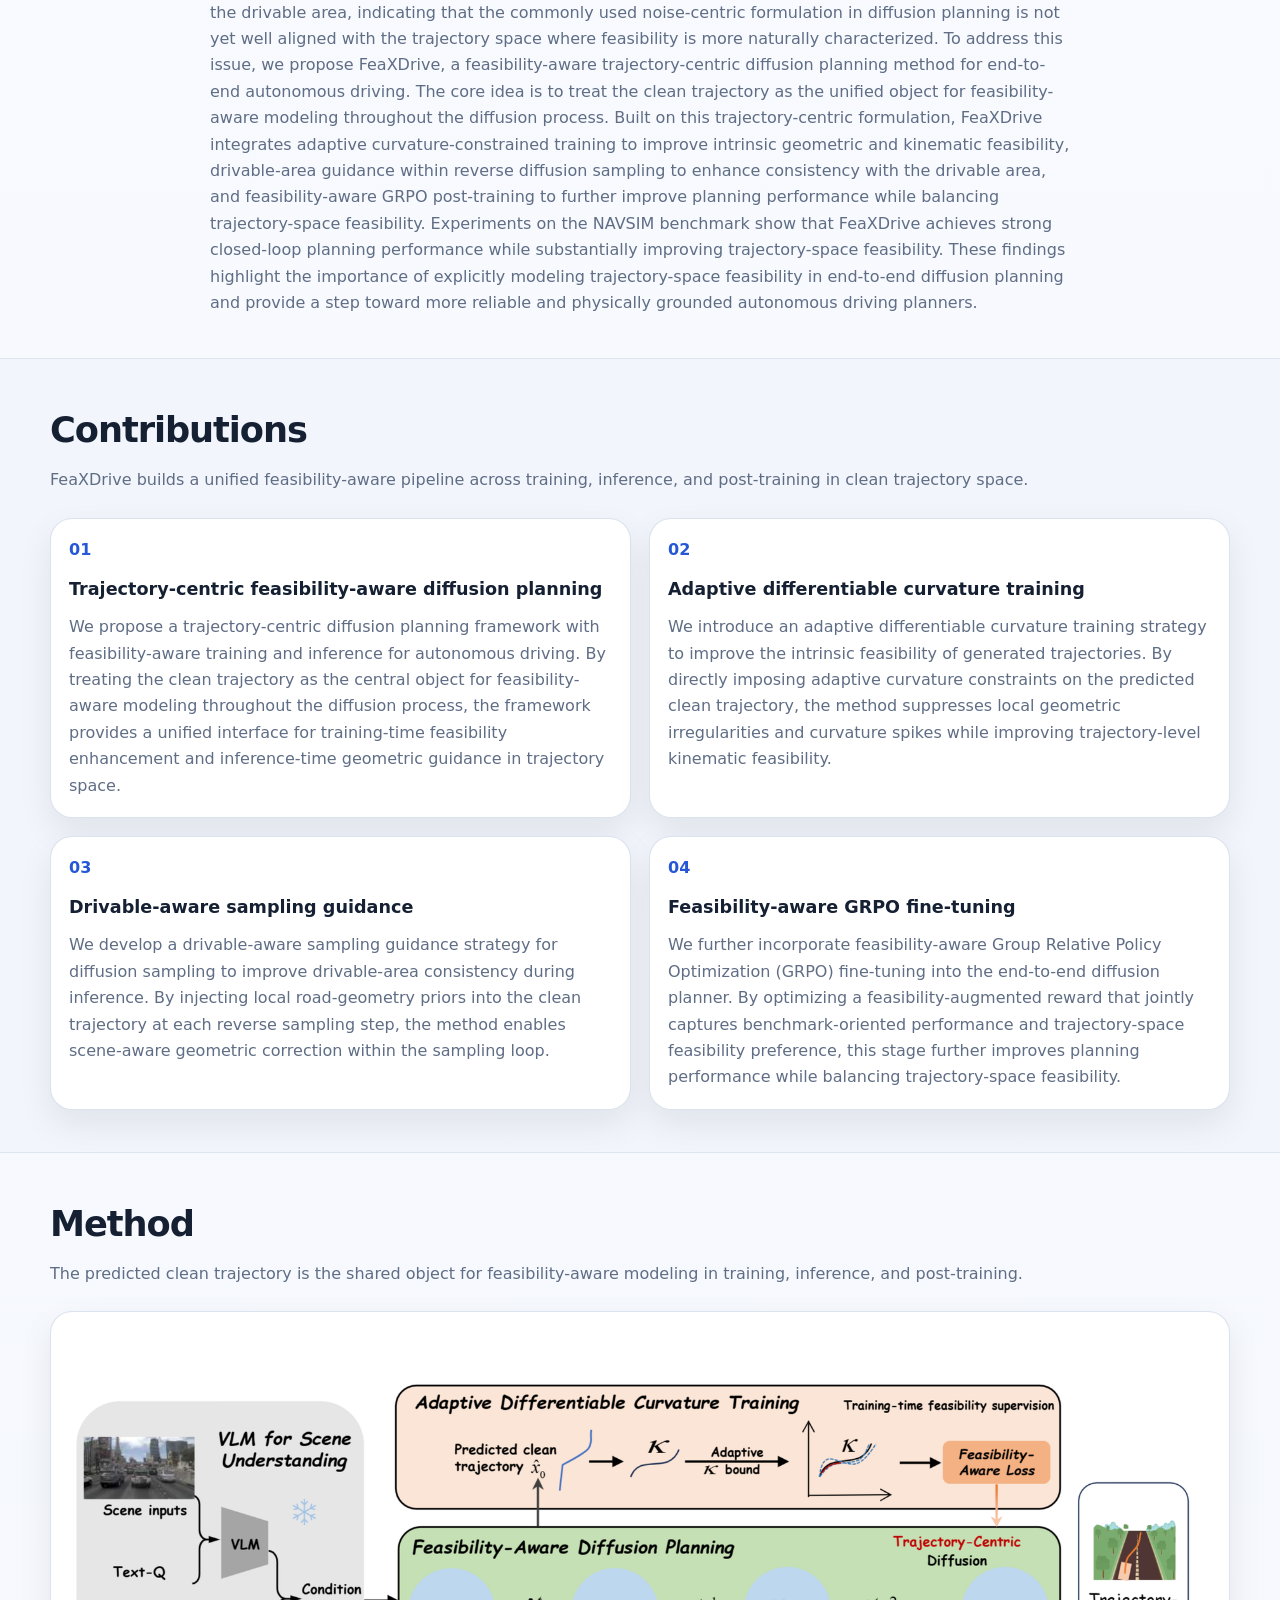
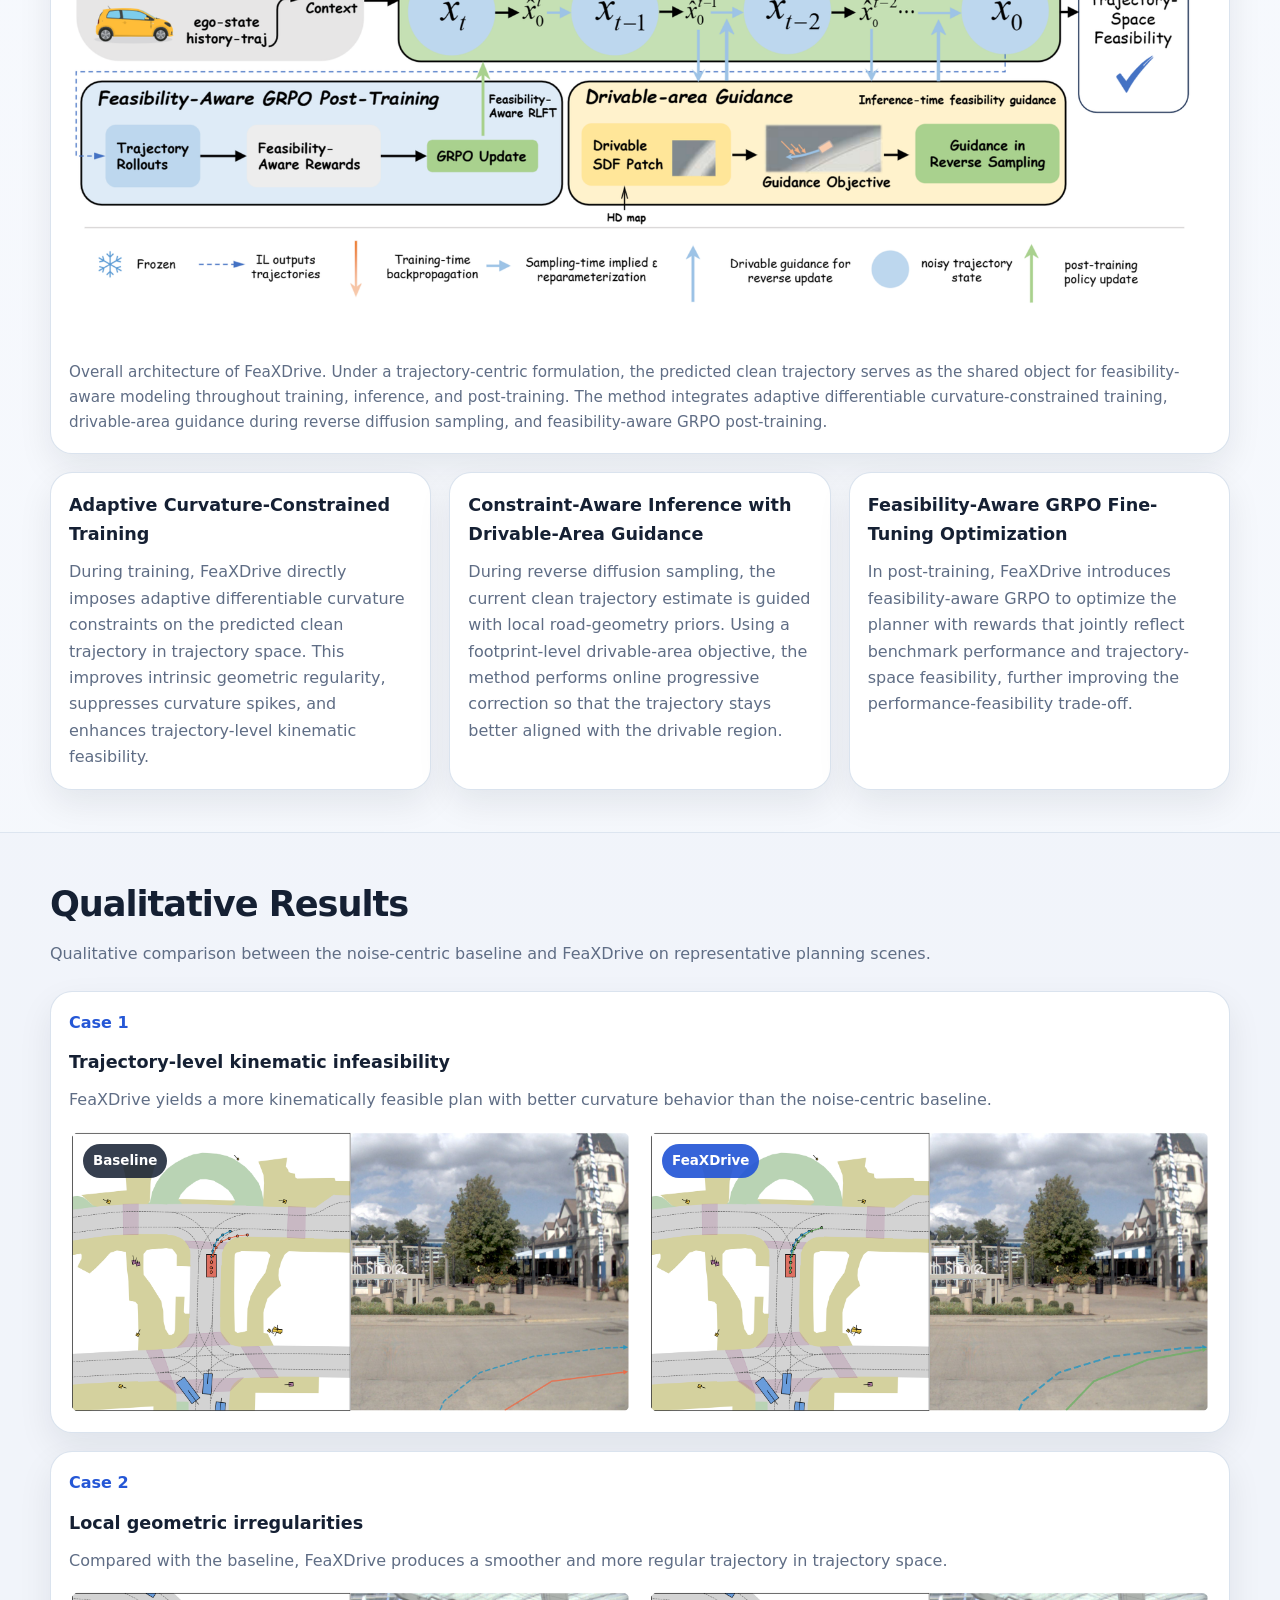
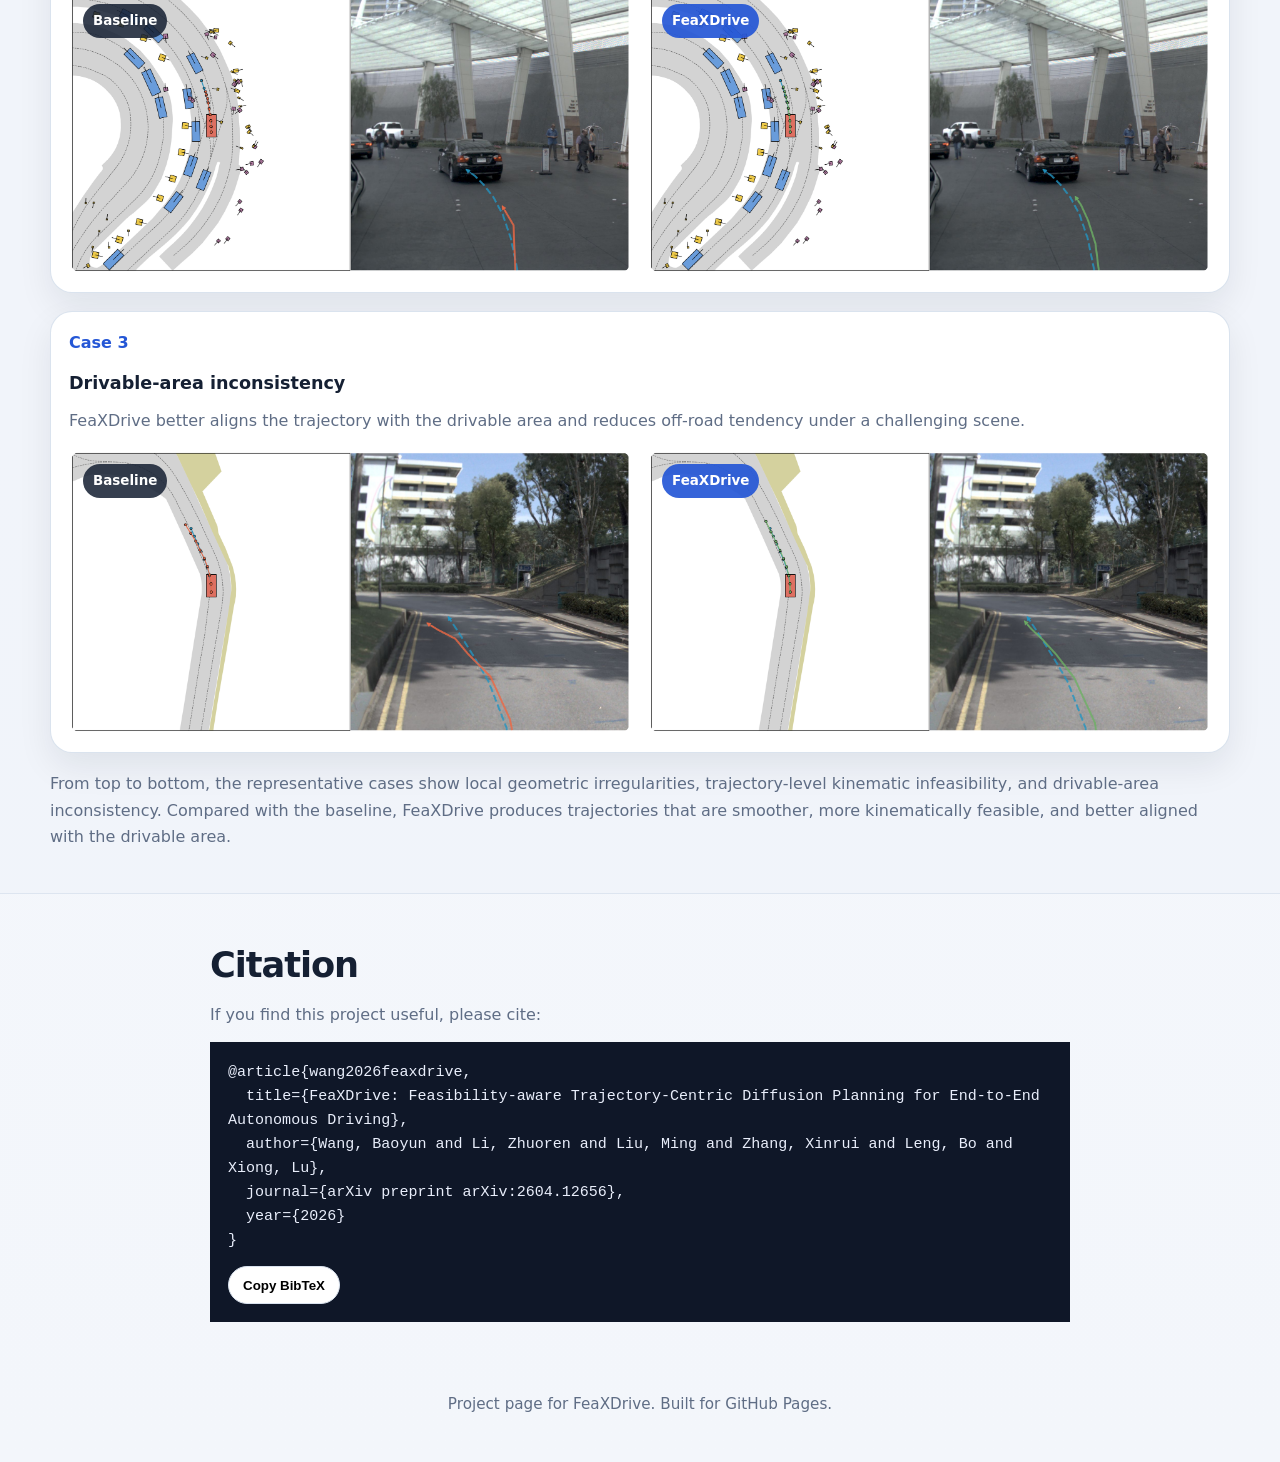
==== commit 1f167aa1: "Update index.html" ====
--- a/index.html
+++ b/index.html
@@ -40,7 +40,7 @@
             for End-to-End Autonomous Driving
           </h1>
           <p class="authors">
-            Baoyun Wang · Zhuoren Li · Ming Liu · Xinrui Zhang · Bo Leng · Lu Xiong
+            Baoyun Wang · Zhuoren Li · Ran Yu · Yu Che · Xinrui Zhang · Ming Liu · Jia Hu · Chen Lv · Bo Leng
           </p>
           <p class="affiliation">Tongji University</p>
           <div class="hero-actions">
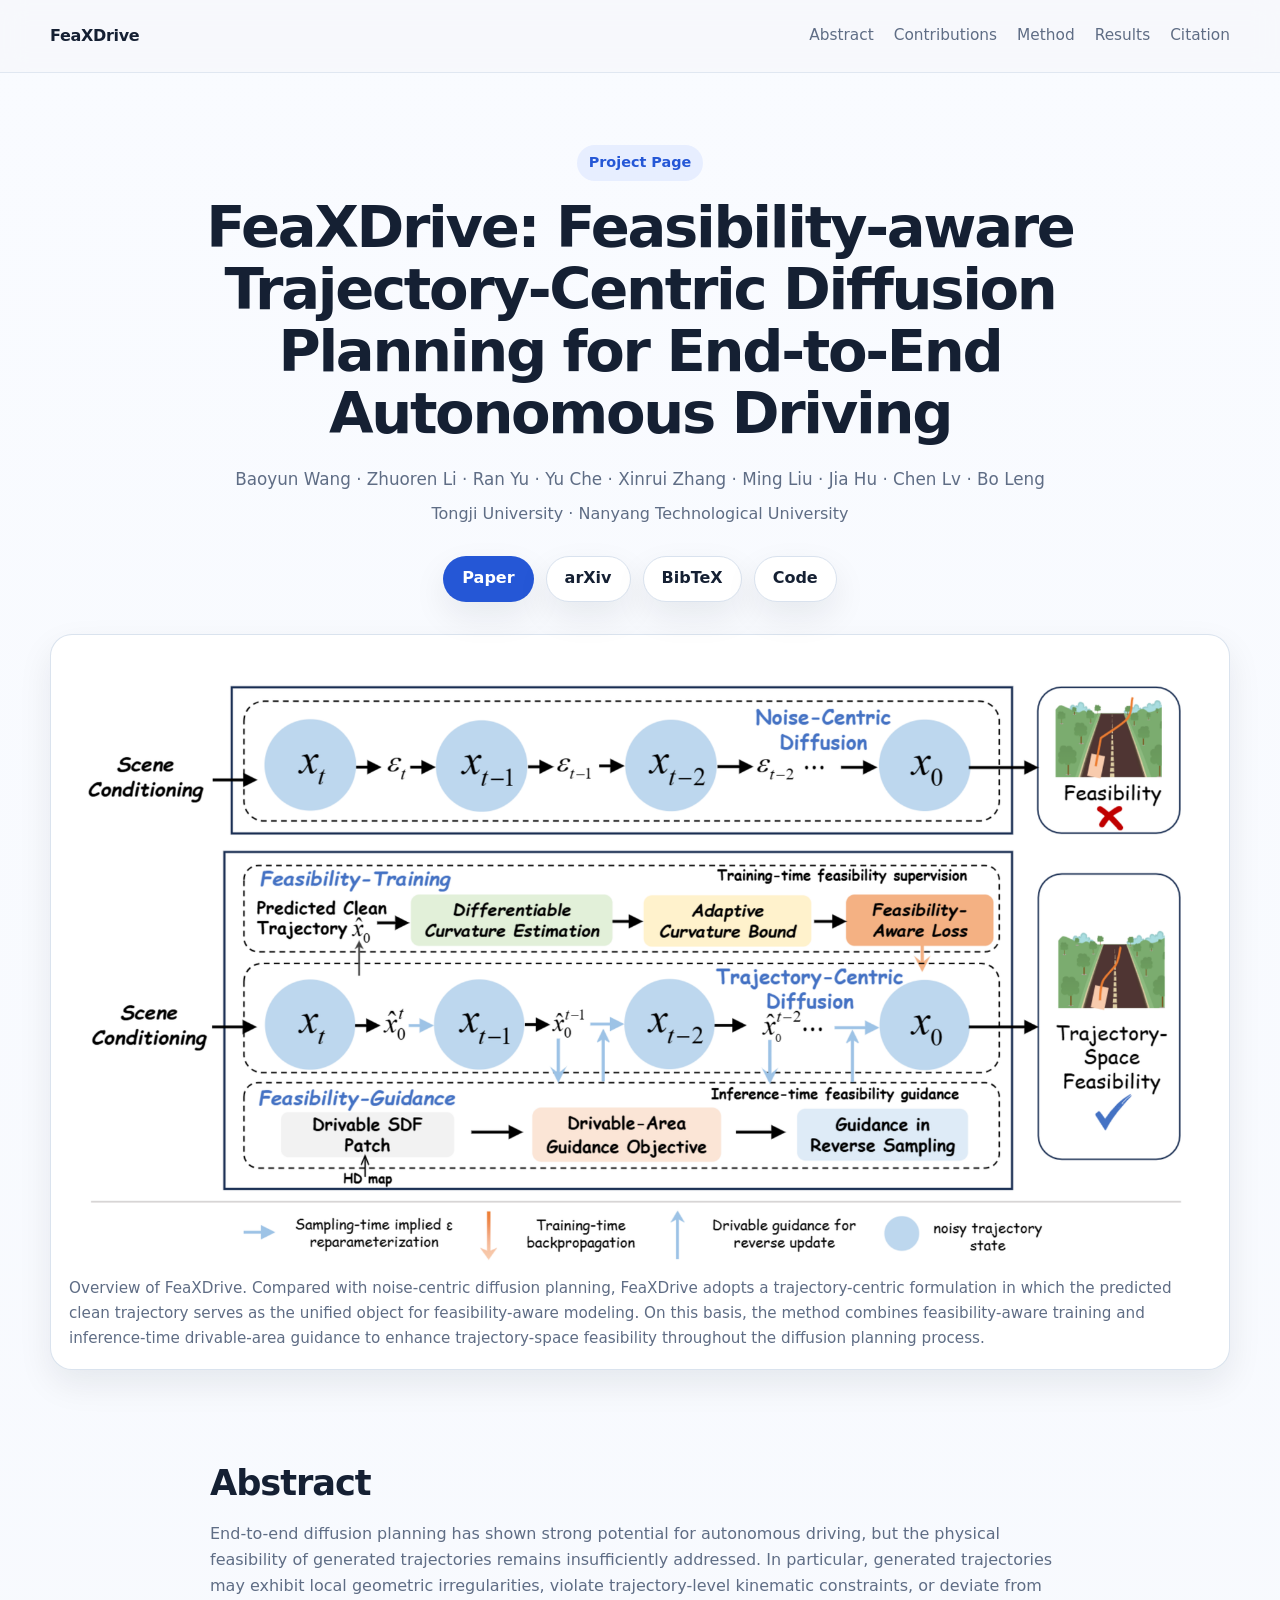
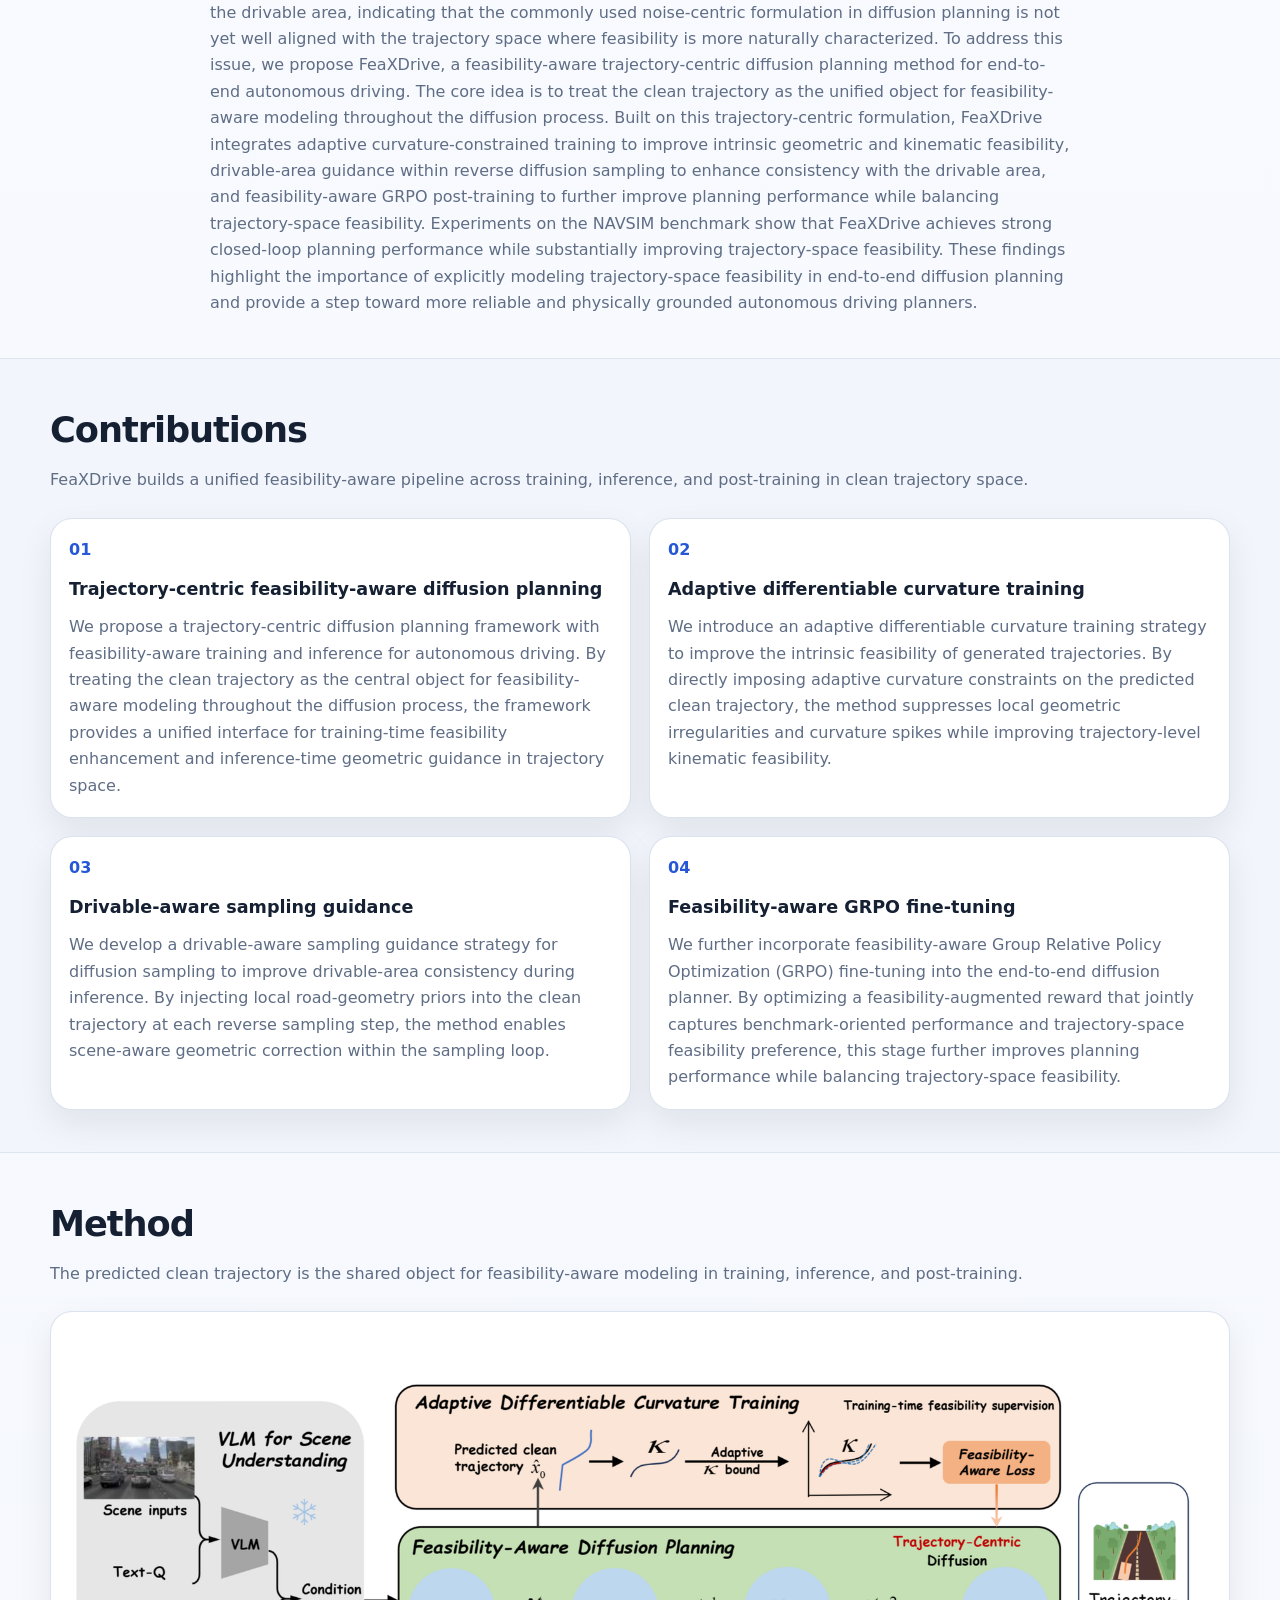
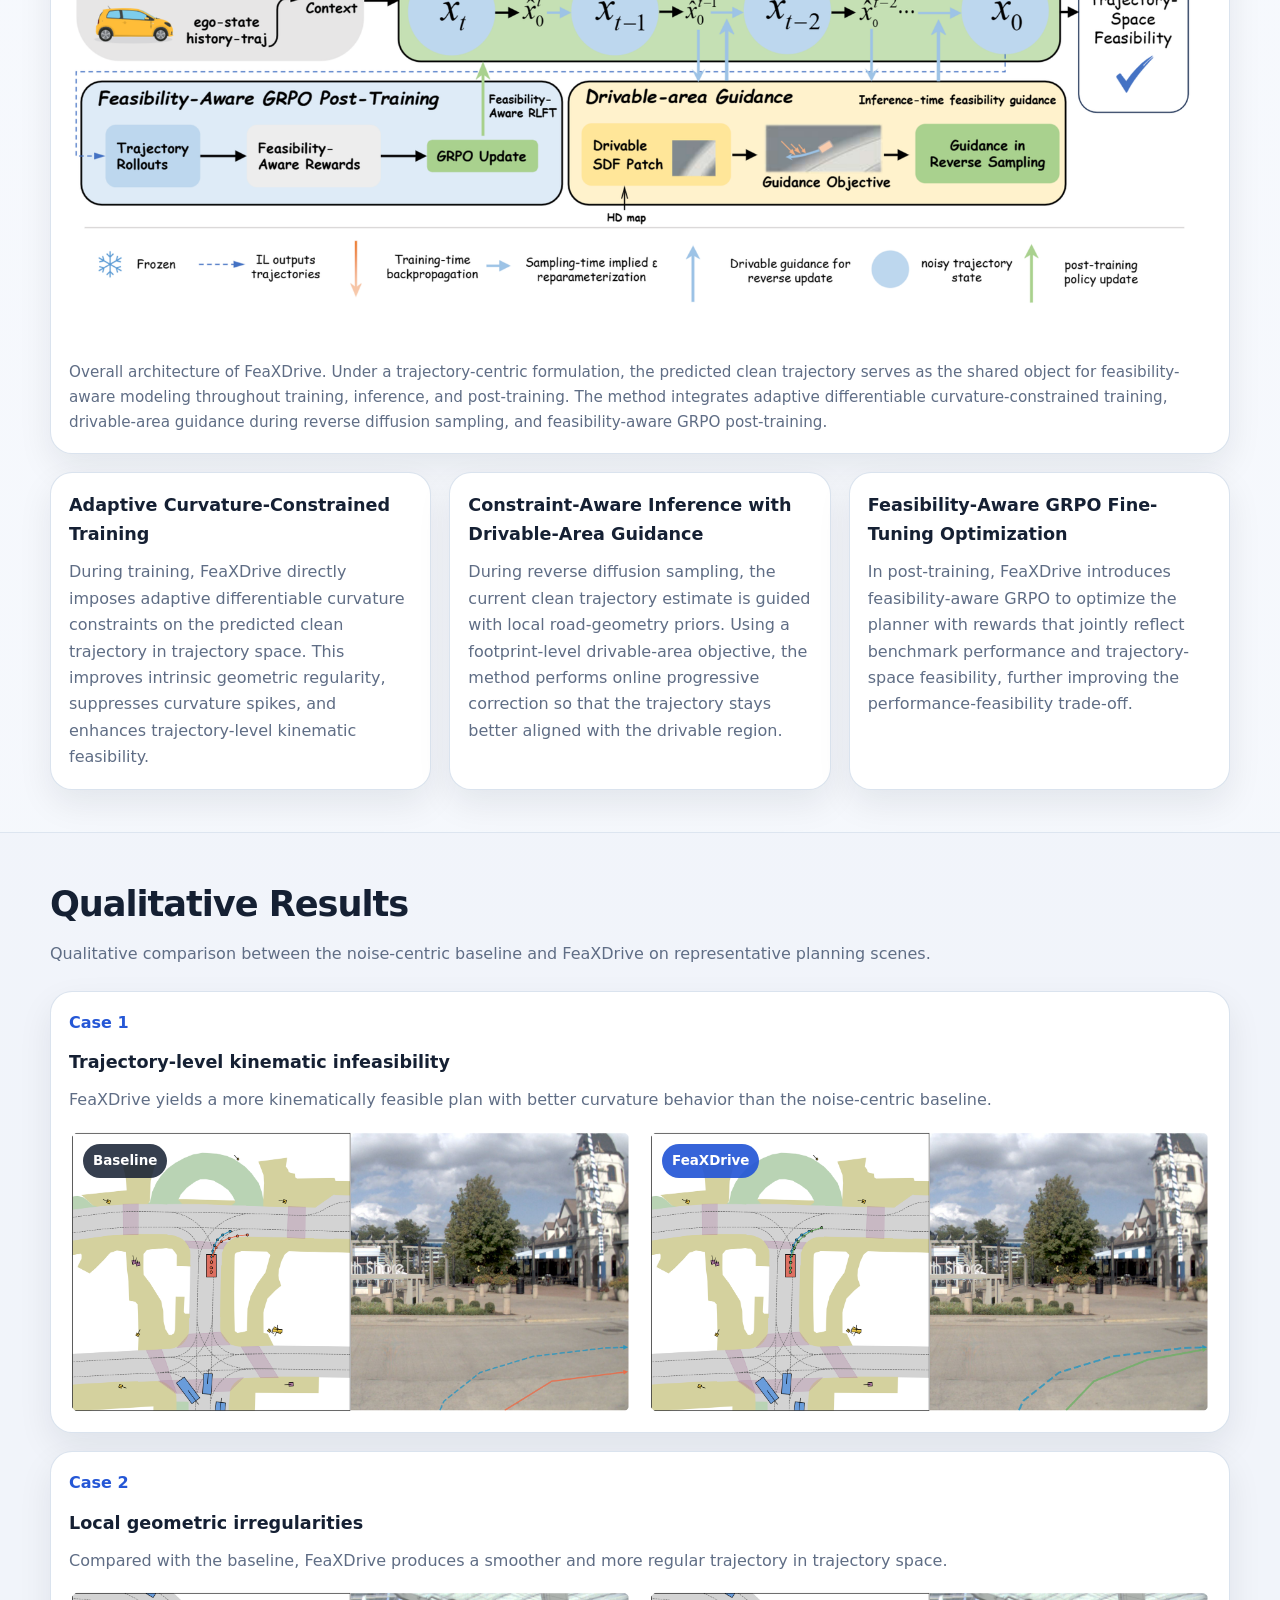
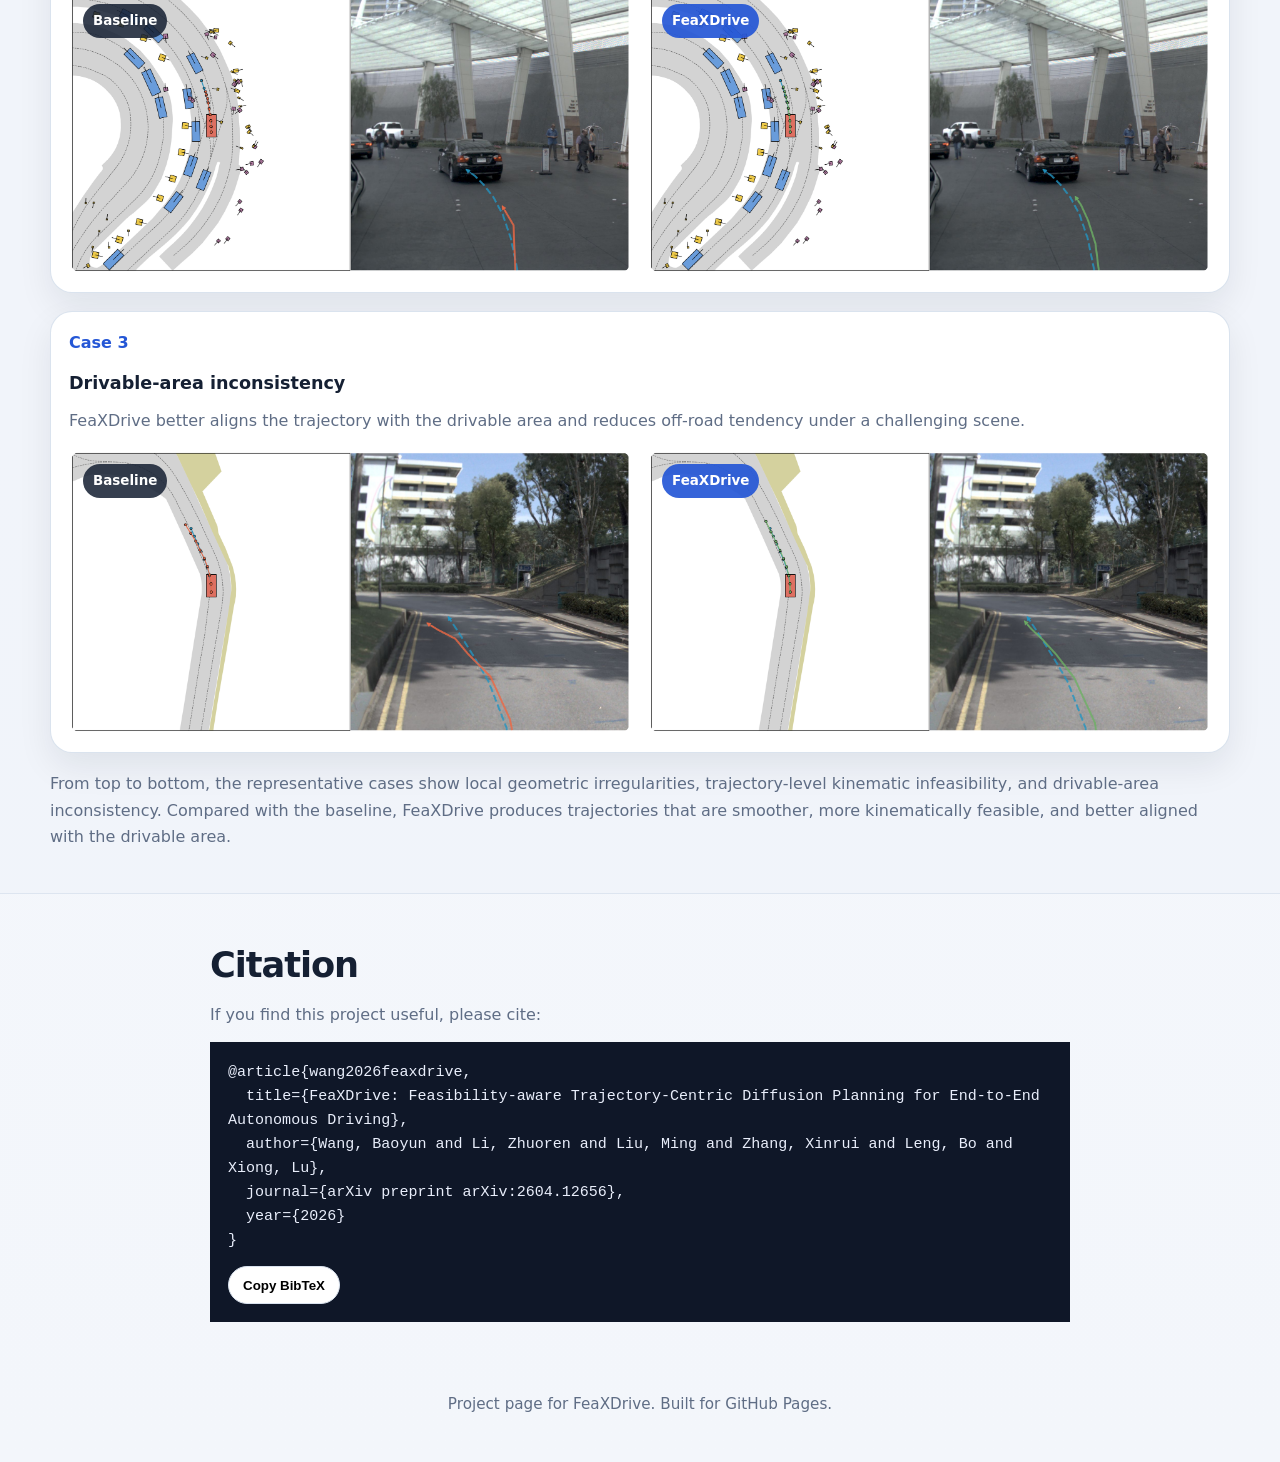
==== commit ebb0d986: "Update index.html" ====
--- a/index.html
+++ b/index.html
@@ -42,7 +42,10 @@
           <p class="authors">
             Baoyun Wang · Zhuoren Li · Ran Yu · Yu Che · Xinrui Zhang · Ming Liu · Jia Hu · Chen Lv · Bo Leng
           </p>
-          <p class="affiliation">Tongji University</p>
+          
+          <p class="affiliation">
+            Tongji University · Nanyang Technological University
+          </p>
           <div class="hero-actions">
             <a class="button primary" href="assets/pdf/FeaXDrive.pdf" target="_blank" rel="noreferrer">Paper</a>
             <a class="button" href="https://arxiv.org/abs/2604.12656" target="_blank" rel="noreferrer">arXiv</a>
